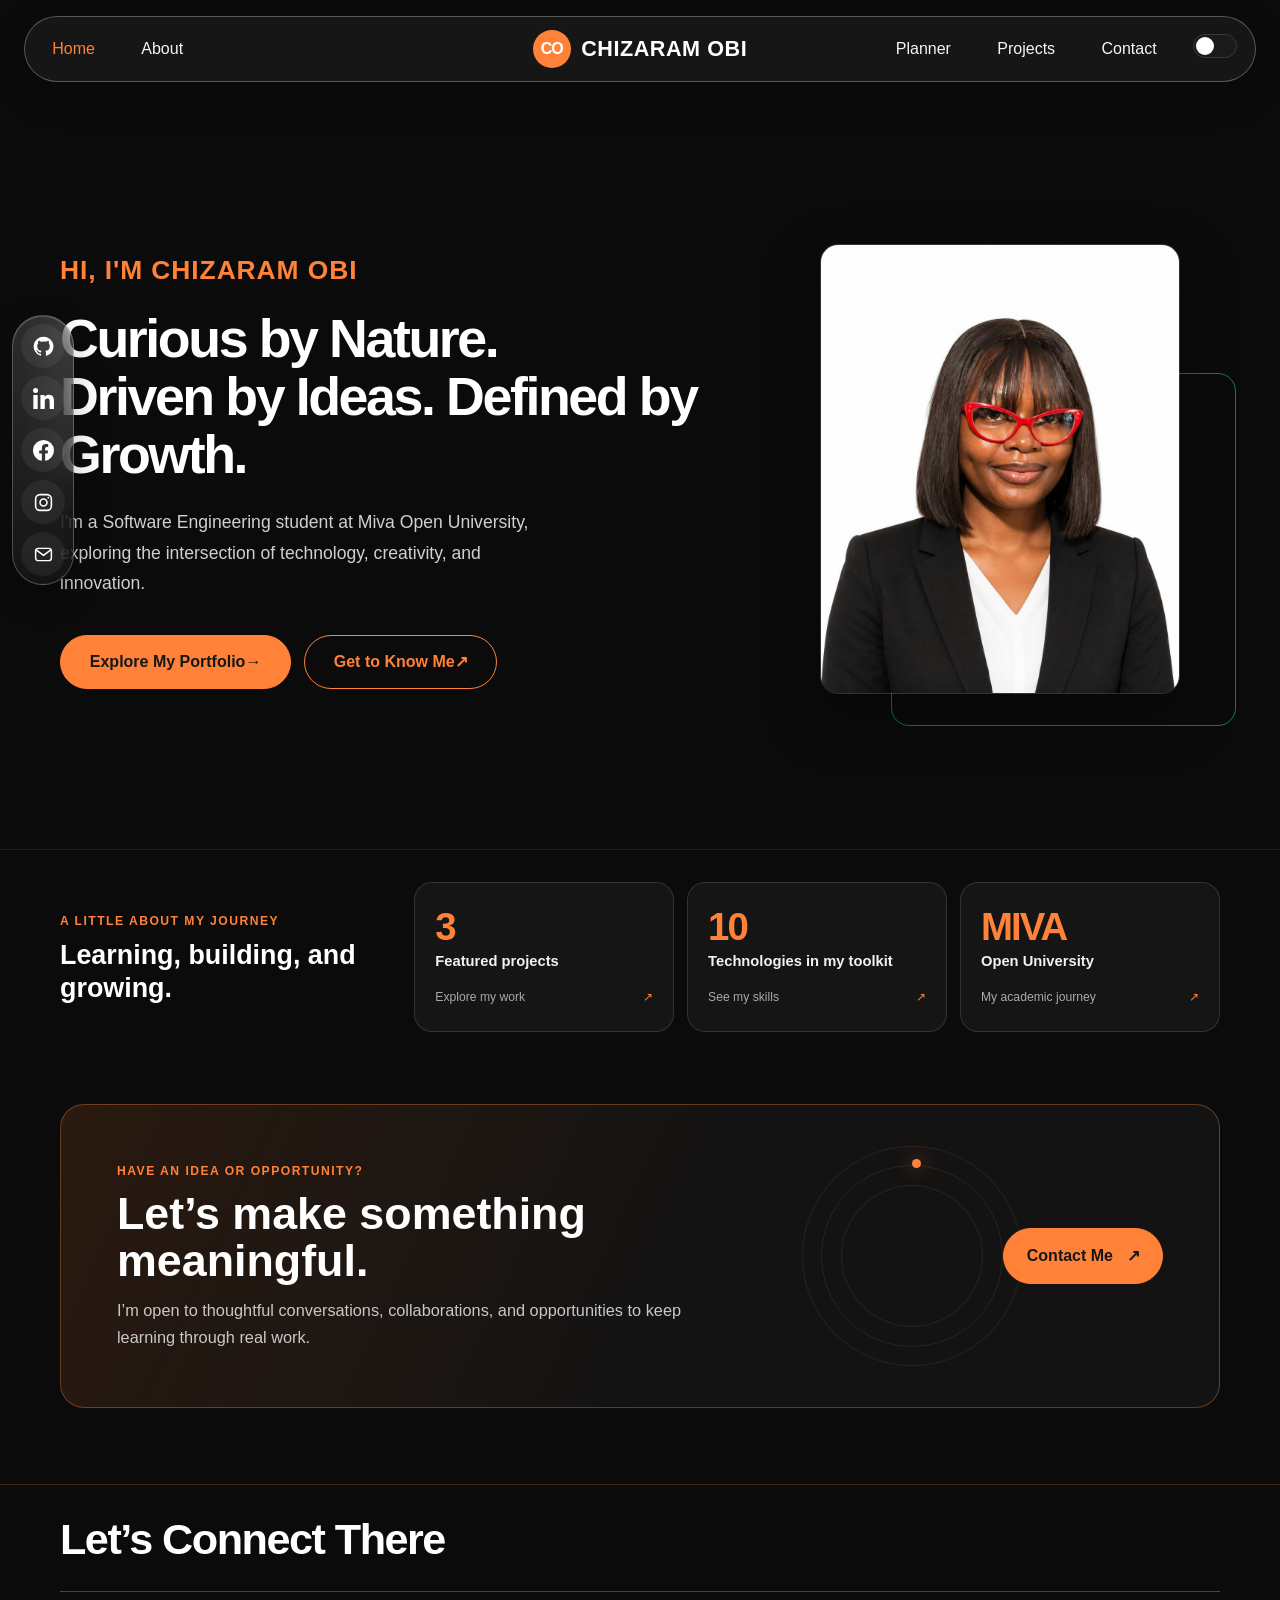
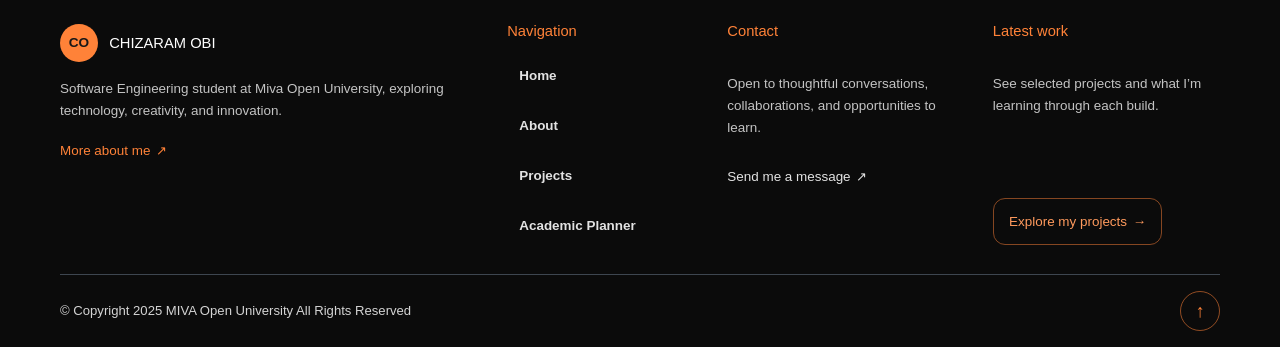
==== index.html @ 62f6d002 "Build portfolio with academic planner and introduction video" ====
<!DOCTYPE html>
<html lang="en">
<head>
  <meta charset="UTF-8">
  <meta name="viewport" content="width=device-width, initial-scale=1.0">
  <meta name="description" content="Chizaram Obi is a full-stack developer focused on React, Node.js, MongoDB, and modern web experiences.">
  <title>Chizaram Obi | Full-Stack Developer</title>
  <link rel="stylesheet" href="style.css">
</head>
<body>
  <header class="hero-header" id="top">
    <div class="nav-container">
      <nav class="nav-side nav-side-left" id="primaryNavLeft" aria-label="Primary navigation">
        <ul>
          <li><a href="index.html" class="active">Home</a></li>
          <li><a href="about.html">About</a></li>
        </ul>
      </nav>
      <a class="logo" href="index.html" aria-label="Chizaram Obi home"><span class="logo-mark">CO</span><span>CHIZARAM OBI</span></a>
      <button class="mobile-menu-toggle" id="mobileMenuToggle" type="button" aria-label="Open navigation" aria-expanded="false" aria-controls="primaryNavLeft primaryNavRight">
        <span aria-hidden="true"></span><span aria-hidden="true"></span><span aria-hidden="true"></span>
      </button>
      <nav class="nav-side nav-side-right" id="primaryNavRight" aria-label="More navigation">
        <ul>
          <li><a href="planner.html">Planner</a></li>
          <li><a href="projects.html">Projects</a></li>
          <li><a href="contact.html">Contact</a></li>
          <li><button class="theme-toggle" id="themeToggle" type="button" aria-label="Switch to light mode" aria-pressed="false"></button></li>
        </ul>
      </nav>
    </div>
  </header>

  <main>
    <section class="hero">
      <div class="container hero-inner">
        <div class="hero-content">
          <p class="hero-greeting">HI, I'M CHIZARAM OBI</p>
          <h1 class="hero-title">Curious by Nature.<br>Driven by Ideas. Defined by Growth.</h1>
          <p class="hero-description">I'm a Software Engineering student at Miva Open University, exploring the intersection of technology, creativity, and innovation.</p>
          <div class="button-row hero-buttons">
            <a href="projects.html" class="hero-cta">Explore My Portfolio <span aria-hidden="true">→</span></a>
            <a href="about.html" class="hero-cta hero-cta-secondary">Get to Know Me <span aria-hidden="true">↗</span></a>
          </div>
        </div>

        <div class="hero-image-wrap" aria-label="Portrait of Chizaram Obi">
          <div class="hero-image-fallback" aria-hidden="true">CO</div>
          <img src="assets/profile.jpg" alt="Portrait of Chizaram Obi" class="hero-image">
        </div>
      </div>
    </section>

    <section class="stats-section" aria-labelledby="stats-heading">
      <div class="container stats-inner">
        <div class="stats-heading-wrap">
          <p class="stats-eyebrow">A little about my journey</p>
          <h2 id="stats-heading">Learning, building, and growing.</h2>
        </div>
        <div class="stats-grid">
          <a class="stat-card" href="projects.html" aria-label="3 featured projects. View projects">
            <span class="stat-value" data-count="3">0</span>
            <span class="stat-label">Featured projects</span>
            <span class="stat-hint">Explore my work <span aria-hidden="true">↗</span></span>
          </a>
          <a class="stat-card" href="about.html" aria-label="10 technologies in my toolkit. View skills">
            <span class="stat-value" data-count="10">0</span>
            <span class="stat-label">Technologies in my toolkit</span>
            <span class="stat-hint">See my skills <span aria-hidden="true">↗</span></span>
          </a>
          <a class="stat-card stat-card-text" href="about.html" aria-label="MIVA Open University. Learn about my academic journey">
            <span class="stat-value">MIVA</span>
            <span class="stat-label">Open University</span>
            <span class="stat-hint">My academic journey <span aria-hidden="true">↗</span></span>
          </a>
        </div>
      </div>
    </section>

    <section class="contact-cta-section" aria-labelledby="home-contact-title">
      <div class="container contact-cta-inner">
        <div class="contact-orbit" aria-hidden="true"><span></span></div>
        <div class="contact-cta-copy">
          <p class="stats-eyebrow">Have an idea or opportunity?</p>
          <h2 id="home-contact-title">Let’s make something meaningful.</h2>
          <p>I’m open to thoughtful conversations, collaborations, and opportunities to keep learning through real work.</p>
        </div>
        <a class="contact-cta-link" href="contact.html">Contact Me <span aria-hidden="true">↗</span></a>
      </div>
    </section>

  </main>

  <footer class="site-footer" id="site-footer">
    <div class="container footer-inner">
      <div class="footer-connect">
        <h2>Let’s Connect There</h2>
      </div>
      <div class="footer-divider" aria-hidden="true"></div>
      <div class="footer-columns">
        <div class="footer-about">
          <a class="footer-brand" href="#top"><span class="footer-brand-mark">CO</span><span>CHIZARAM OBI</span></a>
          <p>Software Engineering student at Miva Open University, exploring technology, creativity, and innovation.</p>
          <a class="footer-about-link" href="about.html">More about me <span aria-hidden="true">↗</span></a>
        </div>
        <nav class="footer-column" aria-label="Footer navigation">
          <h3>Navigation</h3>
          <a href="index.html">Home</a>
          <a href="about.html">About</a>
          <a href="projects.html">Projects</a>
          <a href="planner.html">Academic Planner</a>
        </nav>
        <div class="footer-column">
          <h3>Contact</h3>
          <p>Open to thoughtful conversations, collaborations, and opportunities to learn.</p>
          <a href="contact.html">Send me a message <span aria-hidden="true">↗</span></a>
        </div>
        <div class="footer-column footer-latest">
          <h3>Latest work</h3>
          <p>See selected projects and what I’m learning through each build.</p>
          <a class="footer-work-link" href="projects.html">Explore my projects <span aria-hidden="true">→</span></a>
        </div>
      </div>
      <div class="footer-bottom">
        <p>&copy; Copyright 2025 MIVA Open University All Rights Reserved</p>
        <a class="back-to-top" href="#top" aria-label="Back to top">↑</a>
      </div>
    </div>
  </footer>

  <script src="script.js"></script>
</body>
</html>
---- style.css ----
:root {
  --plum: #5e2a46;
  --plum-deep: #2f1424;
  --plum-soft: #7b3a5d;
  --olive: #556b2f;
  --olive-soft: #6f7f45;
  --paper: #fbfaf7;
  --wash: #f1eee8;
  --card-bg: #ffffff;
  --ink: #231f22;
  --muted: #6d6768;
  --line: rgba(35, 31, 34, 0.1);
  --plum-line: rgba(94, 42, 70, 0.14);
  --white: #ffffff;
  --shadow: 0 18px 45px rgba(47, 20, 36, 0.08);
  --radius: 8px;
  --transition: all 0.22s ease;
}

* {
  margin: 0;
  padding: 0;
  box-sizing: border-box;
}

html {
  scroll-behavior: smooth;
  scroll-padding-top: 110px;
}

body {
  min-height: 100vh;
  background:
    linear-gradient(180deg, rgba(94, 42, 70, 0.04), transparent 360px),
    var(--paper);
  color: var(--ink);
  font-family: "Segoe UI", Tahoma, Geneva, Verdana, sans-serif;
  line-height: 1.65;
}

img,
video {
  display: block;
  max-width: 100%;
}

a {
  color: inherit;
}

header {
  position: sticky;
  top: 0;
  z-index: 1000;
  padding: 0.85rem 1.5rem;
  background: rgba(251, 250, 247, 0.92);
  border-bottom: 1px solid var(--line);
  backdrop-filter: blur(14px);
}

.hero-header {
  padding: 1rem 1.5rem 0.45rem;
  border: 0;
  background: #0b0b0b;
  backdrop-filter: none;
}

.hero-header .nav-container {
  max-width: 1320px;
  min-height: 66px;
  display: grid;
  grid-template-columns: 1fr auto 1fr;
  gap: 1.2rem;
  padding: 0.25rem 0.45rem;
  border: 1px solid rgba(255, 255, 255, 0.28);
  border-radius: 999px;
  background: rgba(28, 28, 28, 0.68);
  box-shadow: 0 12px 36px rgba(0, 0, 0, 0.24);
  -webkit-backdrop-filter: blur(18px) saturate(140%);
  backdrop-filter: blur(18px) saturate(140%);
}

.hero-header .logo {
  display: inline-flex;
  align-items: center;
  justify-self: center;
  gap: 0.65rem;
  color: #fff;
  font-size: 1.35rem;
  font-weight: 600;
  letter-spacing: 0.025em;
  text-decoration: none;
  white-space: nowrap;
}

.hero-header .logo-mark {
  display: grid;
  width: 38px;
  height: 38px;
  place-items: center;
  border-radius: 50%;
  background: #ff8238;
  color: #fff;
  font-size: 1rem;
  letter-spacing: -0.06em;
}

.hero-header nav ul {
  gap: 0.4rem;
}

.hero-header .nav-side-left {
  justify-self: start;
}

.hero-header .nav-side-right {
  justify-self: end;
}

.hero-header nav a {
  min-height: 50px;
  padding: 0.55rem 1.25rem;
  border-radius: 999px;
  background: transparent;
  color: #f6f6f6;
  font-size: 1rem;
  font-weight: 400;
  transition: background 0.2s ease, color 0.2s ease;
}

.hero-header nav a:hover,
.hero-header nav a.active {
  background: transparent;
  color: #ff8238;
}

.hero-header .theme-toggle {
  margin: 0 0.65rem;
}

.hero-header.is-light .nav-container {
  border-color: rgba(30, 30, 30, 0.18);
  background: rgba(247, 247, 242, 0.88);
  box-shadow: 0 12px 36px rgba(0, 0, 0, 0.12);
}

.hero-header.is-light {
  background: #f7f7f2;
}

.hero-header.is-light .logo,
.hero-header.is-light nav a {
  color: #202020;
}

.hero-header.is-light nav a:hover,
.hero-header.is-light nav a.active {
  color: #d95d14;
}

.hero-header.is-light .theme-toggle {
  border-color: #c4c4c4;
  background: #ededed;
}

.hero-header.is-light .theme-toggle::before {
  background: #ff8238;
}

.nav-actions {
  display: flex;
  align-items: center;
  gap: 1rem;
}

.theme-toggle {
  position: relative;
  display: inline-flex;
  align-items: center;
  width: 44px;
  height: 24px;
  padding: 2px;
  border: 1px solid #393939;
  border-radius: 999px;
  background: #1a1a1a;
  cursor: pointer;
}

.theme-toggle::before {
  content: "";
  width: 18px;
  height: 18px;
  border-radius: 50%;
  background: #fff;
  transform: translateX(0);
  transition: transform 0.25s ease;
}

.theme-toggle[aria-pressed="true"]::before {
  transform: translateX(20px);
}

.mobile-menu-toggle {
  display: none;
  width: 44px;
  height: 44px;
  padding: 0;
  place-items: center;
  border: 1px solid rgba(255, 255, 255, 0.28);
  border-radius: 50%;
  background: transparent;
  color: #fff;
  cursor: pointer;
}

.mobile-menu-toggle span {
  display: block;
  width: 18px;
  height: 2px;
  border-radius: 2px;
  background: currentColor;
  transition: transform 0.2s ease, opacity 0.2s ease;
}

.mobile-menu-toggle span + span { margin-top: 4px; }
.hero-header.is-light .mobile-menu-toggle { border-color: #c4c4c4; background: #ededed; color: #202020; }
.mobile-menu-toggle:focus-visible { outline: 2px solid #ff9a5d; outline-offset: 3px; }

.contact-btn {
  display: inline-flex;
  align-items: center;
  justify-content: center;
  min-height: 40px;
  padding: 0.5rem 1.2rem;
  border: 1px solid #00ff88;
  border-radius: 999px;
  color: #00ff88;
  font-size: 0.9rem;
  font-weight: 700;
  text-decoration: none;
  transition: background 0.2s ease, color 0.2s ease;
}

.contact-btn:hover {
  background: #00ff88;
  color: #0b0b0b;
}

.nav-container {
  max-width: 1160px;
  margin: 0 auto;
  display: flex;
  align-items: center;
  justify-content: space-between;
  gap: 1.25rem;
}

.logo {
  color: var(--plum);
  font-size: 1.05rem;
  font-weight: 800;
}

nav ul {
  display: flex;
  align-items: center;
  gap: 0.25rem;
  list-style: none;
}

nav a {
  display: inline-flex;
  align-items: center;
  min-height: 38px;
  padding: 0.45rem 0.75rem;
  border-radius: var(--radius);
  color: var(--muted);
  font-size: 0.94rem;
  font-weight: 700;
  text-decoration: none;
  transition: var(--transition);
}

nav a:hover,
nav a.active {
  background: transparent;
  color: #e96f27;
}

main {
  width: 100%;
}

.container {
  width: min(100% - 3rem, 1160px);
  margin: 0 auto;
}

.section {
  padding: 5.25rem 0;
}

.section-sm {
  padding: 1rem 0 5.25rem;
}

h1,
h2,
h3 {
  color: var(--plum-deep);
  line-height: 1.05;
  letter-spacing: 0;
}

h1 {
  max-width: 880px;
  font-size: clamp(2.65rem, 5.6vw, 5.3rem);
}

h2 {
  max-width: 760px;
  margin-bottom: 1rem;
  font-size: clamp(1.8rem, 3.4vw, 3rem);
}

h3 {
  margin-bottom: 0.7rem;
  font-size: 1.1rem;
}

p {
  color: var(--muted);
}

.eyebrow {
  margin-bottom: 0.8rem;
  color: var(--olive);
  font-size: 0.78rem;
  font-weight: 900;
  letter-spacing: 0.14em;
  text-transform: uppercase;
}

.lead {
  max-width: 720px;
  color: var(--muted);
  font-size: clamp(1.05rem, 2vw, 1.22rem);
}

.button-row {
  display: flex;
  flex-wrap: wrap;
  gap: 0.8rem;
  margin-top: 1.7rem;
}

.btn {
  display: inline-flex;
  align-items: center;
  justify-content: center;
  min-height: 44px;
  padding: 0.72rem 1.1rem;
  border: 1px solid var(--olive);
  border-radius: var(--radius);
  background: var(--olive);
  color: var(--white);
  cursor: pointer;
  font: inherit;
  font-weight: 800;
  text-decoration: none;
  transition: var(--transition);
}

.btn:hover {
  background: var(--olive-soft);
  border-color: var(--olive-soft);
  transform: translateY(-1px);
}

.btn-secondary {
  background: transparent;
  border-color: var(--plum-line);
  color: var(--plum);
}

.btn-secondary:hover {
  background: rgba(94, 42, 70, 0.06);
  border-color: var(--plum);
  color: var(--plum);
}

.hero {
  --hero-bg: #0b0b0b;
  --hero-ink: #ffffff;
  --hero-muted: #9a9a9a;
  --hero-accent: #00ff88;
  overflow: hidden;
  background: var(--hero-bg);
}

.hero-inner {
  min-height: min(760px, calc(100vh - 68px));
  display: grid;
  grid-template-columns: minmax(0, 1.1fr) minmax(280px, 0.75fr);
  align-items: center;
  gap: clamp(2rem, 6vw, 5rem);
  padding: 4rem 0;
}

.hero-content {
  position: relative;
  z-index: 2;
}

.hero-greeting {
  margin-bottom: 1rem;
  color: #ff8238;
  font-size: clamp(1.25rem, 2.3vw, 1.65rem);
  font-weight: 800;
  letter-spacing: 0.035em;
}

.hero-role {
  margin: -0.6rem 0 1rem;
  color: #d2d2d2;
  font-size: clamp(1rem, 2vw, 1.25rem);
  font-weight: 650;
}

.hero .hero-title {
  max-width: 760px;
  margin-bottom: 1.5rem;
  color: var(--hero-ink);
  font-size: clamp(2.15rem, 4.2vw, 3.4rem);
  font-weight: 850;
  line-height: 1.08;
  letter-spacing: -0.045em;
}

.hero-description {
  max-width: 480px;
  margin-bottom: 2.25rem;
  color: #d0d0d0;
  font-size: 1.1rem;
  line-height: 1.75;
}

.hero-buttons {
  margin-top: 0;
}

.hero-cta {
  display: inline-flex;
  align-items: center;
  justify-content: center;
  min-height: 48px;
  padding: 0.8rem 1.8rem;
  border: 1px solid #ff8238;
  border-radius: 999px;
  background: #ff8238;
  color: #171717;
  font-weight: 800;
  text-decoration: none;
  transition: transform 0.2s ease, box-shadow 0.2s ease;
}

.hero-cta:hover {
  transform: translateY(-2px);
  box-shadow: 0 10px 28px rgba(255, 130, 56, 0.3);
}

.hero-cta-secondary {
  border-color: #ff8238;
  background: transparent;
  color: #ff8238;
}

.hero-cta-secondary:hover {
  border-color: #ff8238;
  background: rgba(255, 130, 56, 0.12);
  color: #ff8238;
  box-shadow: none;
}

.editor-container {
  min-width: 0;
  perspective: 1000px;
}

.code-window {
  overflow: hidden;
  border: 1px solid #292929;
  border-radius: 14px;
  background: #141414;
  box-shadow: 0 25px 60px rgba(0, 0, 0, 0.55);
  transform: rotateY(-7deg) rotateX(3deg);
  transition: transform 0.35s ease;
  will-change: transform;
}

.window-header {
  display: flex;
  align-items: center;
  justify-content: space-between;
  gap: 1rem;
  min-height: 48px;
  padding: 0.7rem 1rem;
  border-bottom: 1px solid #292929;
  background: #1a1a1a;
}

.window-dots {
  display: flex;
  flex: 0 0 auto;
  gap: 6px;
}

.dot {
  width: 10px;
  height: 10px;
  border-radius: 50%;
}

.dot-red { background: #ff5f56; }
.dot-yellow { background: #ffbd2e; }
.dot-green { background: #27c93f; }

.window-title {
  overflow: hidden;
  color: #858585;
  font-size: 0.72rem;
  text-overflow: ellipsis;
  white-space: nowrap;
}

.window-header-spacer {
  flex: 0 0 34px;
}

.code-body {
  min-height: 320px;
  padding: 1.6rem;
  overflow: auto;
  color: #d4d4d4;
  font: 0.88rem/1.8 "Courier New", Courier, monospace;
  text-align: left;
  white-space: pre;
}

.code-keyword { color: #c586c0; }
.code-function { color: #dcdcaa; }
.code-property { color: #9cdcfe; }
.code-string { color: #ce9178; }

.hero.is-light {
  --hero-bg: #f7f7f2;
  --hero-ink: #171717;
  --hero-muted: #5d625e;
}

.hero.is-light .code-window {
  border-color: #d3d8d4;
  background: #f0f2ef;
}

.hero.is-light .window-header {
  border-color: #d3d8d4;
  background: #e5e9e5;
}

.hero.is-light .window-title { color: #59615c; }
.hero.is-light .code-body { color: #333a35; }
.hero.is-light .code-keyword { color: #8b3d83; }
.hero.is-light .code-function { color: #745c00; }
.hero.is-light .code-property { color: #17658a; }
.hero.is-light .code-string { color: #9a4b16; }

.hero.is-light .hero-role { color: #414743; }
.hero.is-light .hero-description { color: #3f4541; }
.hero.is-light .hero-cta-secondary {
  border-color: #ff8238;
  color: #d95d14;
}
.hero.is-light .hero-cta-secondary:hover {
  border-color: #ff8238;
  background: rgba(255, 130, 56, 0.12);
  color: #c94f08;
}

.hero-stats {
  display: grid;
  grid-template-columns: repeat(3, minmax(0, 1fr));
  max-width: 620px;
  margin-top: 2.25rem;
  border-top: 1px solid var(--line);
  border-bottom: 1px solid var(--line);
}

.stat {
  padding: 1rem 1rem 1rem 0;
}

.stat + .stat {
  padding-left: 1rem;
  border-left: 1px solid var(--line);
}

.stat strong {
  display: block;
  color: var(--plum);
  font-size: 1.15rem;
}

.stat span {
  color: var(--muted);
  font-size: 0.9rem;
}

.hero-image-wrap {
  position: relative;
  display: flex;
  justify-content: center;
  align-items: center;
  min-height: 360px;
}

.hero-image-wrap::before {
  content: "";
  position: absolute;
  inset: auto 0 -1rem auto;
  width: 78%;
  height: 78%;
  border: 1px solid rgba(0, 255, 136, 0.5);
  border-radius: 18px;
  transform: translate(1rem, 1rem);
}

.hero-image,
.hero-image-fallback {
  position: relative;
  width: min(76vw, 360px);
  aspect-ratio: 4 / 5;
  border: 1px solid rgba(255, 255, 255, 0.16);
  border-radius: 18px;
  box-shadow: 0 22px 55px rgba(0, 0, 0, 0.4);
}

.hero-image {
  z-index: 2;
  object-fit: cover;
  object-position: center top;
}

.hero-image-fallback {
  position: absolute;
  z-index: 1;
  display: grid;
  place-items: center;
  background: #173a2b;
  color: var(--white);
  font-size: 3rem;
  font-weight: 800;
}

.hero-image.is-hidden,
.hero-image-fallback.is-hidden {
  display: none;
}

.stats-section {
  padding: 2rem 0 4.5rem;
  border-top: 1px solid rgba(255, 255, 255, 0.08);
  background: #0b0b0b;
  color: #fff;
}

.stats-inner {
  display: grid;
  grid-template-columns: minmax(180px, 0.72fr) minmax(0, 1.8fr);
  align-items: center;
  gap: 2rem;
}

.stats-eyebrow {
  margin-bottom: 0.55rem;
  color: #ff8238;
  font-size: 0.76rem;
  font-weight: 700;
  letter-spacing: 0.12em;
  text-transform: uppercase;
}

.stats-heading-wrap h2 {
  margin: 0;
  color: #fff;
  font-size: clamp(1.25rem, 2.1vw, 1.7rem);
  line-height: 1.2;
}

.stats-grid {
  display: grid;
  grid-template-columns: repeat(3, minmax(0, 1fr));
  gap: 0.8rem;
}

.stat-card {
  display: flex;
  min-height: 150px;
  flex-direction: column;
  justify-content: center;
  padding: 1.15rem 1.25rem;
  border: 1px solid rgba(255, 255, 255, 0.12);
  border-radius: 18px;
  background: rgba(255, 255, 255, 0.045);
  color: #fff;
  text-decoration: none;
  transition: opacity 0.55s ease, transform 0.55s ease, border-color 0.2s ease, background 0.2s ease, box-shadow 0.2s ease;
}

.stats-section.will-animate .stat-card {
  opacity: 0;
  transform: translateY(18px);
}

.stats-section.is-visible .stat-card {
  opacity: 1;
  transform: translateY(0);
}

.stats-section.is-visible .stat-card:nth-child(2) { transition-delay: 100ms; }
.stats-section.is-visible .stat-card:nth-child(3) { transition-delay: 200ms; }

.stat-card:hover,
.stat-card:focus-visible {
  transform: translateY(-5px);
  border-color: rgba(255, 130, 56, 0.72);
  background: rgba(255, 130, 56, 0.08);
  box-shadow: 0 14px 32px rgba(0, 0, 0, 0.2);
  outline: none;
}

.stat-value {
  display: block;
  margin-bottom: 0.2rem;
  color: #ff8238;
  font-size: clamp(1.8rem, 3vw, 2.45rem);
  font-weight: 700;
  letter-spacing: -0.05em;
  line-height: 1;
}

.stat-label {
  color: #f2f2f2;
  font-size: 0.92rem;
  font-weight: 600;
}

.stat-hint {
  display: flex;
  justify-content: space-between;
  gap: 0.5rem;
  margin-top: 0.8rem;
  color: #aaa;
  font-size: 0.76rem;
}

.stat-hint span { color: #ff8238; }

.stats-section.is-light {
  border-top-color: rgba(30, 30, 30, 0.1);
  background: #f7f7f2;
  color: #202020;
}

.stats-section.is-light .stats-heading-wrap h2 { color: #202020; }
.stats-section.is-light .stat-card {
  border-color: rgba(30, 30, 30, 0.12);
  background: rgba(255, 255, 255, 0.72);
  color: #202020;
}
.stats-section.is-light .stat-label { color: #333; }
.stats-section.is-light .stat-hint { color: #666; }
.stats-section.is-light .stat-card:hover,
.stats-section.is-light .stat-card:focus-visible {
  border-color: rgba(217, 93, 20, 0.55);
  background: #fff;
  box-shadow: 0 14px 32px rgba(25, 25, 25, 0.1);
}

.contact-cta-section {
  overflow: hidden;
  padding: 0 0 4.75rem;
  background: #0b0b0b;
  color: #fff;
}

.contact-cta-inner {
  position: relative;
  display: flex;
  min-height: 250px;
  align-items: center;
  justify-content: space-between;
  gap: 2rem;
  overflow: hidden;
  padding: clamp(2rem, 5vw, 3.5rem);
  border: 1px solid rgba(255, 130, 56, 0.35);
  border-radius: 24px;
  background: linear-gradient(115deg, rgba(255, 130, 56, 0.13), rgba(255, 255, 255, 0.035) 55%);
  transition: opacity 0.65s ease, transform 0.65s ease, border-color 0.25s ease, box-shadow 0.25s ease;
}

.contact-cta-section.will-animate .contact-cta-inner {
  opacity: 0;
  transform: translateY(24px);
}

.contact-cta-section.is-visible .contact-cta-inner {
  opacity: 1;
  transform: translateY(0);
}

.contact-cta-inner:hover {
  border-color: rgba(255, 130, 56, 0.7);
  box-shadow: 0 22px 60px rgba(0, 0, 0, 0.22);
}

.contact-cta-copy {
  position: relative;
  z-index: 1;
  max-width: 650px;
}

.contact-cta-copy h2 {
  margin-bottom: 0.8rem;
  color: #fff;
  font-size: clamp(1.8rem, 3.6vw, 2.8rem);
}

.contact-cta-copy > p:last-child {
  max-width: 590px;
  color: #c8c8c8;
  font-size: 1.02rem;
}

.contact-cta-link {
  position: relative;
  z-index: 1;
  display: inline-flex;
  min-height: 52px;
  flex: 0 0 auto;
  align-items: center;
  justify-content: center;
  gap: 0.85rem;
  padding: 0.85rem 1.4rem;
  border: 1px solid #ff8238;
  border-radius: 999px;
  background: #ff8238;
  color: #171717;
  font-weight: 600;
  text-decoration: none;
  transition: transform 0.2s ease, box-shadow 0.2s ease, background 0.2s ease;
}

.contact-cta-link span {
  transition: transform 0.2s ease;
}

.contact-cta-link:hover,
.contact-cta-link:focus-visible {
  transform: translateY(-3px);
  box-shadow: 0 10px 26px rgba(255, 130, 56, 0.28);
  outline: none;
}

.contact-cta-link:hover span,
.contact-cta-link:focus-visible span {
  transform: translate(2px, -2px);
}

.contact-orbit {
  position: absolute;
  top: 50%;
  right: 17%;
  width: 220px;
  height: 220px;
  border: 1px solid rgba(255, 130, 56, 0.12);
  border-radius: 50%;
  transform: translateY(-50%);
  animation: contactOrbit 14s linear infinite;
}

@keyframes contactOrbit {
  to { rotate: 360deg; }
}

.contact-orbit::before,
.contact-orbit::after,
.contact-orbit span {
  content: "";
  position: absolute;
  border: 1px solid rgba(255, 130, 56, 0.12);
  border-radius: 50%;
}

.contact-orbit::before { inset: 18px; }
.contact-orbit::after { inset: 38px; }
.contact-orbit span {
  top: 12px;
  left: 50%;
  width: 9px;
  height: 9px;
  border: 0;
  background: #ff8238;
  box-shadow: 0 0 20px rgba(255, 130, 56, 0.7);
}

.contact-cta-section.is-light {
  background: #f7f7f2;
  color: #202020;
}

.contact-cta-section.is-light .contact-cta-inner {
  background: linear-gradient(115deg, rgba(255, 130, 56, 0.11), rgba(255, 255, 255, 0.72) 60%);
  box-shadow: 0 16px 42px rgba(30, 30, 30, 0.07);
}

.contact-cta-section.is-light .contact-cta-copy h2 { color: #202020; }
.contact-cta-section.is-light .contact-cta-copy > p:last-child { color: #505050; }

.grid-2,
.grid-3 {
  display: grid;
  gap: 1.25rem;
}

.grid-2 {
  grid-template-columns: repeat(2, minmax(0, 1fr));
  align-items: start;
}

.grid-3 {
  grid-template-columns: repeat(3, minmax(0, 1fr));
}

.card {
  background: rgba(255, 255, 255, 0.82);
  border: 1px solid var(--line);
  border-radius: var(--radius);
  box-shadow: none;
  padding: 1.35rem;
}

.card:hover {
  border-color: rgba(85, 107, 47, 0.24);
}

.feature-card {
  min-height: 100%;
}

.feature-card span {
  display: inline-flex;
  margin-bottom: 1.4rem;
  color: var(--olive);
  font-size: 0.8rem;
  font-weight: 900;
  letter-spacing: 0.12em;
}

.band {
  background: var(--plum-deep);
  color: var(--white);
}

.band h2,
.band h3,
.band p {
  color: var(--white);
}

.band p {
  color: rgba(255, 255, 255, 0.76);
}

.band .eyebrow {
  color: #b8c47f;
}

.band .card {
  background: rgba(255, 255, 255, 0.06);
  border-color: rgba(255, 255, 255, 0.14);
}

.skills {
  display: flex;
  flex-wrap: wrap;
  gap: 0.55rem;
  margin-top: 1.2rem;
}

.skills span,
.tag {
  display: inline-flex;
  align-items: center;
  min-height: 32px;
  padding: 0.35rem 0.68rem;
  border: 1px solid rgba(85, 107, 47, 0.2);
  border-radius: var(--radius);
  background: rgba(85, 107, 47, 0.06);
  color: var(--olive);
  font-size: 0.9rem;
  font-weight: 800;
}

.band .skills span {
  border-color: rgba(255, 255, 255, 0.16);
  background: rgba(255, 255, 255, 0.07);
  color: #d8dfad;
}

.project-card {
  position: relative;
  overflow: hidden;
  padding: 0;
  background: var(--card-bg);
}

.project-visual {
  min-height: 7px;
  background: linear-gradient(90deg, var(--plum), var(--olive));
}

.project-visual span {
  display: none;
}

.project-body {
  padding: 1.45rem;
}

.project-body h2,
.project-body h3 {
  font-size: 1.35rem;
}

.project-links {
  display: flex;
  flex-wrap: wrap;
  gap: 0.85rem;
  margin-top: 1.1rem;
}

.project-links a {
  color: var(--plum);
  font-weight: 900;
  text-decoration: none;
}

.project-links a:hover {
  color: var(--olive);
}

.timeline {
  display: grid;
  gap: 1rem;
  margin-top: 1.5rem;
}

.timeline-item {
  padding: 1.15rem 1.25rem;
  background: var(--white);
  border: 1px solid var(--line);
  border-left: 4px solid var(--olive);
  border-radius: var(--radius);
}

.progress-list {
  display: grid;
  gap: 1rem;
}

.progress-row {
  display: grid;
  gap: 0.35rem;
}

.progress-meta {
  display: flex;
  justify-content: space-between;
  color: var(--white);
  font-weight: 800;
}

.progress-track {
  height: 8px;
  overflow: hidden;
  border-radius: 999px;
  background: rgba(255, 255, 255, 0.14);
}

.progress-track span {
  display: block;
  height: 100%;
  background: #b8c47f;
}

.faq-item {
  border-bottom: 1px solid var(--line);
  padding: 1rem 0;
}

.faq-question {
  width: 100%;
  display: flex;
  align-items: center;
  justify-content: space-between;
  border: 0;
  background: transparent;
  color: var(--plum);
  cursor: pointer;
  font: inherit;
  font-weight: 900;
  text-align: left;
}

.faq-answer {
  display: none;
  padding-top: 0.75rem;
}

.faq-item.is-open .faq-answer {
  display: block;
}

.form-card {
  max-width: 720px;
  margin: 0 auto;
}

.form-group {
  margin-bottom: 1rem;
}

.form-group label {
  display: block;
  margin-bottom: 0.4rem;
  color: var(--plum);
  font-weight: 900;
}

.form-group input,
.form-group textarea,
.planner-input input {
  width: 100%;
  border: 1px solid var(--line);
  border-radius: var(--radius);
  background: var(--white);
  padding: 0.82rem 0.9rem;
  color: var(--ink);
  font: inherit;
}

.form-group input:focus,
.form-group textarea:focus,
.planner-input input:focus {
  outline: 3px solid rgba(85, 107, 47, 0.16);
  border-color: var(--olive);
}

.error-msg {
  display: none;
  margin-top: 0.25rem;
  color: #a94442;
  font-size: 0.86rem;
}

.success-msg {
  display: none;
  margin: 1rem 0;
  padding: 0.95rem 1rem;
  border: 1px solid rgba(85, 107, 47, 0.24);
  border-radius: var(--radius);
  background: rgba(85, 107, 47, 0.08);
  color: var(--olive);
  font-weight: 800;
}

.planner-input {
  display: flex;
  gap: 0.8rem;
  margin: 1.5rem 0;
}

.planner-input input {
  flex: 1;
}

.task-list {
  display: grid;
  gap: 0.7rem;
  list-style: none;
}

.task-item {
  display: flex;
  align-items: center;
  justify-content: space-between;
  gap: 1rem;
  padding: 0.9rem 1rem;
  border: 1px solid var(--line);
  border-left: 4px solid var(--olive);
  border-radius: var(--radius);
  background: var(--white);
}

.task-item > span { min-width: 0; overflow-wrap: anywhere; }
.task-actions { flex-shrink: 0; }

.task-item.completed span {
  color: var(--muted);
  text-decoration: line-through;
}

.task-actions {
  display: flex;
  gap: 0.5rem;
}

.btn-sm {
  min-height: 36px;
  padding: 0.42rem 0.7rem;
  font-size: 0.86rem;
}

.btn-danger {
  background: transparent;
  border-color: rgba(169, 68, 66, 0.35);
  color: #8a2c2a;
}

.btn-danger:hover {
  background: #8a2c2a;
  border-color: #8a2c2a;
  color: var(--white);
}

footer {
  padding: 1.4rem;
  background: var(--plum-deep);
  text-align: center;
}

footer p {
  color: rgba(255, 255, 255, 0.76);
}

.site-footer {
  overflow: hidden;
  padding: 0;
  border-top: 1px solid rgba(255, 130, 56, 0.22);
  background: #0b0b0b;
  text-align: left;
  transition: background 0.25s ease, border-color 0.25s ease;
}

.footer-inner {
  display: block;
  padding-top: 2rem;
  padding-bottom: 1rem;
  transition: opacity 0.65s ease, transform 0.65s ease;
}

.footer-inner > .footer-brand,
.footer-inner > .footer-copy,
.footer-inner > .footer-nav {
  display: none;
}

.site-footer.will-animate .footer-inner {
  opacity: 0;
  transform: translateY(18px);
}

.site-footer.is-visible .footer-inner {
  opacity: 1;
  transform: translateY(0);
}

.footer-brand {
  display: inline-flex;
  align-items: center;
  gap: 0.7rem;
  color: #fff;
  font-size: 0.92rem;
  font-weight: 500;
  text-decoration: none;
  white-space: nowrap;
}

.footer-brand-mark {
  display: grid;
  width: 38px;
  height: 38px;
  place-items: center;
  border-radius: 50%;
  background: #ff8238;
  color: #171717;
  font-size: 0.85rem;
  font-weight: 700;
}

.footer-copy {
  color: #c5c5c5;
  font-size: 0.88rem;
  text-align: center;
}

.footer-copy span {
  display: inline-block;
  margin-top: 0.3rem;
  color: #858585;
  font-size: 0.78rem;
}

.footer-nav {
  display: flex;
  align-items: center;
  gap: 1rem;
}

.footer-nav a {
  position: relative;
  color: #d5d5d5;
  font-size: 0.88rem;
  text-decoration: none;
  transition: color 0.2s ease, transform 0.2s ease, background 0.2s ease;
}

.footer-nav a:not(.back-to-top)::after {
  position: absolute;
  right: 0;
  bottom: -4px;
  left: 0;
  height: 1px;
  background: #ff8238;
  content: "";
  transform: scaleX(0);
  transform-origin: left;
  transition: transform 0.2s ease;
}

.footer-nav a:hover,
.footer-nav a:focus-visible {
  color: #ff9a5d;
  outline: none;
}

.footer-nav a:not(.back-to-top):hover::after,
.footer-nav a:not(.back-to-top):focus-visible::after {
  transform: scaleX(1);
}

.footer-nav .back-to-top {
  display: grid;
  width: 38px;
  height: 38px;
  place-items: center;
  border: 1px solid rgba(255, 130, 56, 0.55);
  border-radius: 50%;
  color: #ff8238;
  font-size: 1.15rem;
}

.footer-nav .back-to-top:hover,
.footer-nav .back-to-top:focus-visible {
  transform: translateY(-3px);
  background: #ff8238;
  color: #171717;
}

.site-footer.is-light {
  border-top-color: rgba(217, 93, 20, 0.24);
  background: #f7f7f2;
}

.site-footer.is-light .footer-brand { color: #202020; }
.site-footer.is-light .footer-copy { color: #444; }
.site-footer.is-light .footer-copy span { color: #707070; }
.site-footer.is-light .footer-nav a { color: #333; }
.site-footer.is-light .footer-nav a:hover,
.site-footer.is-light .footer-nav a:focus-visible { color: #c94f08; }
.site-footer.is-light .footer-nav .back-to-top { color: #c94f08; }
.site-footer.is-light .footer-nav .back-to-top:hover,
.site-footer.is-light .footer-nav .back-to-top:focus-visible {
  background: #ff8238;
  color: #171717;
}

.footer-connect {
  display: flex;
  align-items: center;
  justify-content: flex-start;
  gap: 2rem;
  padding-bottom: 1.8rem;
}

.footer-connect h2 {
  margin: 0;
  color: #fff;
  font-size: clamp(1.8rem, 4.1vw, 2.7rem);
  font-weight: 600;
  letter-spacing: -0.035em;
}

.footer-hire {
  display: inline-flex;
  min-width: 145px;
  min-height: 48px;
  align-items: center;
  justify-content: center;
  gap: 0.8rem;
  padding: 0.85rem 1.4rem;
  border-radius: 999px;
  background: #ff8238;
  color: #171717;
  font-size: 0.9rem;
  font-weight: 500;
  text-decoration: none;
  transition: transform 0.2s ease, box-shadow 0.2s ease;
}

.footer-hire:hover,
.footer-hire:focus-visible {
  transform: translateY(-3px);
  box-shadow: 0 10px 28px rgba(255, 130, 56, 0.28);
  outline: none;
}

.footer-hire span,
.footer-about-link span,
.footer-column a span {
  transition: transform 0.2s ease;
}

.footer-hire:hover span,
.footer-hire:focus-visible span,
.footer-about-link:hover span,
.footer-column a:hover span {
  transform: translate(2px, -2px);
}

.footer-divider {
  height: 1px;
  background: rgba(137, 157, 183, 0.4);
}

.footer-columns {
  display: grid;
  grid-template-columns: minmax(200px, 1.8fr) minmax(110px, 0.8fr) minmax(160px, 1fr) minmax(170px, 1fr);
  gap: clamp(1.25rem, 3vw, 2.5rem);
  padding: 2rem 0 1.8rem;
}

.footer-about p,
.footer-column p {
  margin: 1rem 0 0.9rem;
  color: #c4c4c4;
  font-size: 0.84rem;
  line-height: 1.65;
}

.footer-column {
  display: flex;
  align-items: flex-start;
  flex-direction: column;
  gap: 0.75rem;
}

.footer-column h3 {
  margin-bottom: 0.35rem;
  color: #ff8238;
  font-size: 0.92rem;
  font-weight: 500;
}

.footer-column a,
.footer-about-link {
  display: inline-flex;
  align-items: center;
  gap: 0.35rem;
  color: #e3e3e3;
  font-size: 0.84rem;
  text-decoration: none;
  transition: color 0.2s ease, transform 0.2s ease;
}

.footer-column a:hover,
.footer-column a:focus-visible,
.footer-about-link:hover,
.footer-about-link:focus-visible {
  color: #ff9a5d;
  outline: none;
}

.footer-about-link {
  color: #ff8238;
  font-weight: 500;
}

.footer-work-link {
  margin-top: auto;
  padding: 0.7rem 0.95rem;
  border: 1px solid rgba(255, 130, 56, 0.5);
  border-radius: 12px;
  color: #ff9a5d !important;
}

.footer-work-link:hover,
.footer-work-link:focus-visible {
  background: rgba(255, 130, 56, 0.1);
}

.footer-bottom {
  display: flex;
  align-items: center;
  justify-content: space-between;
  gap: 1rem;
  padding-top: 1rem;
  border-top: 1px solid rgba(137, 157, 183, 0.4);
}

.footer-bottom p {
  color: #d4d4d4;
  font-size: 0.82rem;
}

.footer-bottom .back-to-top {
  display: grid;
  width: 40px;
  height: 40px;
  flex: 0 0 auto;
  place-items: center;
  border: 1px solid rgba(255, 130, 56, 0.55);
  border-radius: 50%;
  color: #ff8238;
  font-size: 1.15rem;
  text-decoration: none;
  transition: transform 0.2s ease, color 0.2s ease, background 0.2s ease;
}

.footer-bottom .back-to-top:hover,
.footer-bottom .back-to-top:focus-visible {
  transform: translateY(-3px);
  background: #ff8238;
  color: #171717;
  outline: none;
}

.site-footer.is-light .footer-connect h2 { color: #202020; }
.site-footer.is-light .footer-about p,
.site-footer.is-light .footer-column p { color: #4b4b4b; }
.site-footer.is-light .footer-column a { color: #333; }
.site-footer.is-light .footer-column a:hover,
.site-footer.is-light .footer-column a:focus-visible { color: #c94f08; }
.site-footer.is-light .footer-about-link { color: #c94f08; }
.site-footer.is-light .footer-work-link { color: #c94f08 !important; }
.site-footer.is-light .footer-bottom p { color: #444; }
.site-footer.is-light .footer-divider,
.site-footer.is-light .footer-bottom { border-color: rgba(30, 30, 30, 0.17); }
.site-footer.is-light .footer-divider { background: rgba(30, 30, 30, 0.17); }
.site-footer.is-light .footer-bottom .back-to-top { color: #c94f08; }
.site-footer.is-light .footer-bottom .back-to-top:hover,
.site-footer.is-light .footer-bottom .back-to-top:focus-visible { color: #171717; }

@media (max-width: 900px) {
  .grid-2,
  .grid-3 {
    grid-template-columns: 1fr;
  }

  .stats-inner {
    grid-template-columns: 1fr;
  }

  .stats-heading-wrap {
    text-align: center;
  }

  .contact-cta-inner {
    align-items: flex-start;
    flex-direction: column;
  }

  .footer-inner {
    text-align: center;
  }

  .footer-columns {
    grid-template-columns: repeat(2, minmax(0, 1fr));
    text-align: left;
  }

  .hero-inner {
    min-height: auto;
    grid-template-columns: 1fr;
    gap: 3rem;
    padding-top: 4rem;
    padding-bottom: 5rem;
  }

  .hero-content {
    text-align: center;
  }

  .hero-buttons {
    justify-content: center;
  }

  .hero .hero-title,
  .hero-description {
    margin-left: auto;
    margin-right: auto;
  }

  .hero .hero-title {
    font-size: clamp(1.35rem, 4.6vw, 2rem);
  }

  .editor-container {
    width: min(100%, 650px);
    margin: 0 auto;
  }

  .hero-image-wrap {
    min-height: 0;
  }

  .code-window {
    transform: none;
  }
}

@media (prefers-reduced-motion: reduce) {
  .code-window,
  .hero-cta,
  .contact-cta-link {
    transition: none;
  }

  .contact-orbit { animation: none; }
  .stats-section.will-animate .stat-card,
  .contact-cta-section.will-animate .contact-cta-inner,
  .site-footer.will-animate .footer-inner {
    opacity: 1;
    transform: none;
  }
}

@media (min-width: 721px) and (max-width: 860px) {
  .hero-header { padding: 0.75rem 1rem 0.4rem; }
  .hero-header .nav-container {
    min-height: 0;
    grid-template-columns: 1fr;
    justify-items: center;
    padding: 0.55rem;
    border-radius: 999px;
    gap: 0.35rem;
  }
  .hero-header .logo { grid-row: 1; font-size: 1.1rem; }
  .hero-header .nav-side-left,
  .hero-header .nav-side-right { width: 100%; justify-self: stretch; }
  .hero-header .nav-side-left { grid-row: 2; }
  .hero-header .nav-side-right { grid-row: 3; }
  .hero-header nav ul { justify-content: center; gap: 0.25rem; }
  .hero-header nav a { min-height: 40px; padding: 0.45rem 0.8rem; font-size: 0.82rem; }
  .hero-header .theme-toggle { margin: 0 0.25rem; }
}

@media (max-width: 720px) {
  header {
    padding: 0.8rem 1rem;
  }

  .nav-container {
    align-items: flex-start;
    flex-direction: column;
  }

  .hero-header .nav-container {
    align-items: center;
    min-height: 0;
    grid-template-columns: minmax(0, 1fr) auto;
    justify-items: stretch;
    padding: 0.45rem 0.7rem;
    border-radius: 18px;
    gap: 0.25rem 0.7rem;
  }

  .hero-header .logo {
    grid-row: 1;
    justify-self: start;
    font-size: 1.1rem;
  }

  .mobile-menu-toggle {
    display: grid;
    grid-column: 2;
    grid-row: 1;
  }

  .mobile-menu-toggle span { grid-area: 1 / 1; }
  .mobile-menu-toggle span:first-child { transform: translateY(-6px); }
  .mobile-menu-toggle span:last-child { transform: translateY(6px); }
  .nav-container.is-menu-open .mobile-menu-toggle span:first-child { transform: rotate(45deg); }
  .nav-container.is-menu-open .mobile-menu-toggle span:nth-child(2) { opacity: 0; }
  .nav-container.is-menu-open .mobile-menu-toggle span:last-child { transform: rotate(-45deg); }

  .hero-header .logo-mark {
    width: 38px;
    height: 38px;
  }

  .hero-header .nav-side-left,
  .hero-header .nav-side-right {
    display: none;
    width: 100%;
    grid-column: 1 / -1;
    justify-self: stretch;
  }

  .hero-header .nav-side-left { grid-row: 2; }
  .hero-header .nav-side-right { grid-row: 3; }

  .hero-header .nav-container.is-menu-open .nav-side-left,
  .hero-header .nav-container.is-menu-open .nav-side-right { display: block; }

  .hero-header .nav-container.is-menu-open .nav-side-left {
    padding-top: 0.5rem;
    border-top: 1px solid rgba(255, 255, 255, 0.14);
  }

  .hero-header nav ul {
    justify-content: flex-start;
    gap: 0.25rem;
  }

  .hero-header nav a {
    min-height: 40px;
    padding: 0.45rem 0.8rem;
    font-size: 0.82rem;
  }

  .hero-header .theme-toggle {
    margin: 0 0.25rem;
  }

  nav ul {
    flex-wrap: wrap;
  }

  nav a {
    min-height: 34px;
    padding: 0.35rem 0.55rem;
    font-size: 0.88rem;
  }

  .container {
    width: min(100% - 2rem, 1160px);
  }

  .stats-section {
    padding: 2.5rem 0 3.25rem;
  }

  .contact-cta-section {
    padding-bottom: 3.25rem;
  }

  .contact-cta-inner {
    min-height: 0;
    padding: 1.6rem;
    border-radius: 18px;
  }

  .contact-cta-link {
    width: 100%;
  }

  .contact-orbit {
    top: 2rem;
    right: -4rem;
    width: 170px;
    height: 170px;
    transform: none;
  }

  .stats-grid {
    grid-template-columns: 1fr;
  }

  .stat-card {
    min-height: 130px;
  }

  .footer-nav {
    flex-wrap: wrap;
    justify-content: center;
    gap: 0.9rem;
  }

  .footer-connect {
    align-items: flex-start;
    flex-direction: column;
    gap: 1.25rem;
    padding-bottom: 1.75rem;
  }

  .footer-columns {
    grid-template-columns: 1fr;
    gap: 1.8rem;
    padding: 2rem 0;
  }

  .footer-bottom {
    align-items: flex-start;
  }

  .section {
    padding: 3.25rem 0;
  }

  .hero-stats {
    grid-template-columns: 1fr;
    border-bottom: 0;
  }

  .stat,
  .stat + .stat {
    padding: 0.9rem 0;
    border-left: 0;
    border-bottom: 1px solid var(--line);
  }

  .planner-input,
  .task-item {
    flex-direction: column;
    align-items: stretch;
  }

  .task-actions {
    justify-content: flex-start;
  }
}

/* Academic planner: homepage dark and orange visual system */
.planner-body {
  min-height: 100vh;
  background: #0b0b0b;
  color: #f5f5f5;
}

.planner-body .hero-header {
  background: #0b0b0b;
}

.planner-body.is-light {
  background: #f7f7f2;
  color: #202020;
}

.planner-body.is-light .hero-header {
  background: #f7f7f2;
}

.planner-main {
  min-height: calc(100vh - 150px);
  background: #0b0b0b;
  color: #f5f5f5;
  transition: background 0.25s ease, color 0.25s ease;
}

.planner-hero {
  position: relative;
  overflow: hidden;
  padding: clamp(3rem, 7vw, 6rem) 0 4.5rem;
  background:
    radial-gradient(ellipse at 80% 0%, rgba(255, 130, 56, 0.13), transparent 42%),
    #0b0b0b;
}

.planner-hero::after {
  position: absolute;
  right: -8rem;
  bottom: -14rem;
  width: 34rem;
  height: 34rem;
  border: 1px solid rgba(255, 130, 56, 0.09);
  border-radius: 50%;
  content: "";
  pointer-events: none;
}

.planner-hero-inner {
  position: relative;
  z-index: 1;
  display: grid;
  grid-template-columns: minmax(0, 1.25fr) minmax(280px, 0.7fr);
  align-items: center;
  gap: clamp(2.5rem, 7vw, 6rem);
}

.planner-hero-copy h1 {
  max-width: 760px;
  margin-bottom: 1.15rem;
  color: #fff;
  font-size: clamp(2.4rem, 4.8vw, 4.2rem);
  line-height: 1.02;
  letter-spacing: -0.05em;
}

.planner-hero-copy > p:not(.planner-eyebrow) {
  max-width: 610px;
  color: #bdbdbd;
  font-size: clamp(1rem, 1.6vw, 1.12rem);
  line-height: 1.75;
}

.planner-eyebrow {
  display: flex;
  align-items: center;
  gap: 0.55rem;
  margin-bottom: 1rem;
  color: #ff8238;
  font-size: 0.78rem;
  font-weight: 600;
  letter-spacing: 0.12em;
  text-transform: uppercase;
}

.planner-eyebrow > span {
  width: 8px;
  height: 8px;
  border-radius: 50%;
  background: #ff8238;
  box-shadow: 0 0 14px rgba(255, 130, 56, 0.7);
}

.planner-scroll-link {
  display: inline-flex;
  align-items: center;
  gap: 0.6rem;
  margin-top: 1.6rem;
  color: #ff9a5d;
  font-size: 0.92rem;
  font-weight: 500;
  text-decoration: none;
  transition: color 0.2s ease, gap 0.2s ease;
}

.planner-scroll-link:hover,
.planner-scroll-link:focus-visible {
  gap: 0.9rem;
  color: #ffb181;
  outline: none;
}

.planner-focus-card,
.planner-task-panel,
.planner-note-panel {
  border: 1px solid rgba(255, 255, 255, 0.12);
  border-radius: 22px;
  background: rgba(255, 255, 255, 0.045);
  box-shadow: 0 24px 65px rgba(0, 0, 0, 0.2);
}

.planner-focus-card {
  padding: clamp(1.4rem, 3vw, 2rem);
  backdrop-filter: blur(16px);
}

.focus-card-top {
  display: flex;
  align-items: center;
  gap: 0.7rem;
  color: #aaa;
  font-size: 0.72rem;
  font-weight: 600;
  letter-spacing: 0.1em;
}

.focus-icon {
  display: grid;
  width: 34px;
  height: 34px;
  place-items: center;
  border-radius: 11px;
  background: rgba(255, 130, 56, 0.16);
  color: #ff8238;
  font-size: 1.4rem;
}

.planner-focus-card h2 {
  margin: 1.7rem 0 0.7rem;
  color: #fff;
  font-size: 1.55rem;
  letter-spacing: -0.025em;
}

.planner-focus-card > p {
  color: #aaa;
  font-size: 0.92rem;
  line-height: 1.65;
}

.focus-divider {
  height: 1px;
  margin: 1.45rem 0 1rem;
  background: rgba(255, 255, 255, 0.1);
}

.focus-tags {
  display: flex;
  flex-wrap: wrap;
  gap: 0.45rem;
}

.focus-tags span {
  padding: 0.38rem 0.62rem;
  border: 1px solid rgba(255, 130, 56, 0.25);
  border-radius: 999px;
  color: #ffad7d;
  font-size: 0.76rem;
}

.planner-workspace {
  padding: 3.5rem 0 6rem;
  background: #111;
}

.planner-section-heading {
  display: flex;
  align-items: flex-end;
  justify-content: space-between;
  gap: 2rem;
  margin-bottom: 1.7rem;
}

.planner-section-heading h2 {
  margin: 0;
  color: #fff;
  font-size: clamp(1.8rem, 3.4vw, 2.8rem);
  letter-spacing: -0.04em;
}

.planner-summary {
  display: flex;
  gap: 0.65rem;
}

.planner-summary div {
  display: grid;
  min-width: 100px;
  gap: 0.2rem;
  padding: 0.7rem 0.9rem;
  border: 1px solid rgba(255, 255, 255, 0.1);
  border-radius: 14px;
  background: rgba(255, 255, 255, 0.035);
}

.planner-summary strong {
  color: #ff8238;
  font-size: 1.25rem;
  font-weight: 600;
  line-height: 1;
}

.planner-summary span {
  color: #aaa;
  font-size: 0.75rem;
}

.planner-layout {
  display: grid;
  grid-template-columns: minmax(0, 1.65fr) minmax(250px, 0.75fr);
  align-items: start;
  gap: 1.2rem;
}

.planner-task-panel,
.planner-note-panel {
  padding: clamp(1.2rem, 2.6vw, 1.8rem);
}

.planner-panel-heading {
  display: flex;
  align-items: center;
  justify-content: space-between;
  gap: 1rem;
  margin-bottom: 1.3rem;
}

.planner-panel-kicker {
  color: #ff8238;
  font-size: 0.7rem;
  font-weight: 600;
  letter-spacing: 0.12em;
}

.planner-panel-heading h3,
.planner-note-panel h3 {
  margin: 0.45rem 0 0;
  color: #fff;
  font-size: 1.22rem;
  font-weight: 500;
}

.planner-live-dot {
  width: 9px;
  height: 9px;
  border-radius: 50%;
  background: #ff8238;
  box-shadow: 0 0 0 5px rgba(255, 130, 56, 0.12);
}

.planner-input {
  display: flex;
  gap: 0.65rem;
  margin: 0;
}

.planner-input input {
  min-width: 0;
  border-color: rgba(255, 255, 255, 0.13);
  border-radius: 13px;
  background: #171717;
  color: #fff;
}

.planner-input input::placeholder { color: #858585; }
.planner-input input:focus {
  border-color: #ff8238;
  outline: 3px solid rgba(255, 130, 56, 0.14);
}

.planner-add-btn {
  display: inline-flex;
  min-height: 48px;
  flex: 0 0 auto;
  align-items: center;
  justify-content: center;
  gap: 0.45rem;
  padding: 0.65rem 1rem;
  border: 1px solid #ff8238;
  border-radius: 13px;
  background: #ff8238;
  color: #171717;
  cursor: pointer;
  font: inherit;
  font-size: 0.88rem;
  font-weight: 600;
  transition: transform 0.2s ease, box-shadow 0.2s ease, background 0.2s ease;
}

.planner-add-btn > span { font-size: 1.2rem; line-height: 1; }
.planner-add-btn:hover,
.planner-add-btn:focus-visible {
  transform: translateY(-2px);
  box-shadow: 0 8px 22px rgba(255, 130, 56, 0.23);
  outline: none;
}

.planner-helper {
  margin-top: 0.65rem;
  color: #888;
  font-size: 0.76rem;
}

#plannerStatus:empty { display: none; }

.planner-task-list {
  gap: 0.65rem;
  margin-top: 1.2rem;
}

.planner-section-heading { flex-wrap: wrap; }
.planner-summary { flex-wrap: wrap; }
.planner-summary div { flex: 1 0 95px; }
.planner-task-list .task-item { flex-wrap: wrap; }
.planner-task-list .task-item > span { flex: 1 1 180px; }
.planner-task-list .task-actions { align-items: center; flex-wrap: wrap; }
.task-status-label { display: flex; align-items: center; gap: 0.5rem; font-size: 0.78rem; }
.task-status-select {
  max-width: 100%;
  min-height: 38px;
  padding: 0.4rem 0.65rem;
  border: 1px solid #ff8238;
  border-radius: 9px;
  background: #222;
  color: #ffad7d;
  font: inherit;
  cursor: pointer;
  color-scheme: dark;
}
.task-status-select:focus-visible { outline: 2px solid #ff9a5d; outline-offset: 3px; }
.planner-task-list .task-item[data-status="in-progress"] { border-left-color: #72b7ff; }
.planner-task-list .task-item[data-status="done"] { border-left-color: #93d3ad; }
.planner-task-list .task-item[data-status="review"] { border-left-color: #c7a0ee; }
.planner-task-list .task-item[data-status="completed"] { border-left-color: #66ba86; }
.planner-main.is-light .task-status-select { background: #fff; color: #76370f; color-scheme: light; }

.planner-task-list .task-item {
  border: 1px solid rgba(255, 255, 255, 0.1);
  border-left: 3px solid #ff8238;
  border-radius: 13px;
  background: #171717;
  color: #e8e8e8;
  transition: border-color 0.2s ease, transform 0.2s ease, background 0.2s ease;
}

.planner-task-list .task-item:hover {
  transform: translateY(-2px);
  border-color: rgba(255, 130, 56, 0.45);
  background: #1b1b1b;
}

.planner-task-list .task-item.completed span {
  color: #777;
}

.planner-task-list .btn {
  min-height: 34px;
  padding: 0.35rem 0.7rem;
  border-color: rgba(255, 130, 56, 0.4);
  border-radius: 9px;
  background: rgba(255, 130, 56, 0.1);
  color: #ffad7d;
  font-size: 0.78rem;
  font-weight: 500;
}

.planner-task-list .btn:hover {
  border-color: #ff8238;
  background: #ff8238;
  color: #171717;
}

.planner-task-list .btn-danger {
  border-color: rgba(255, 110, 110, 0.3);
  background: transparent;
  color: #f09292;
}

.planner-task-list .btn-danger:hover {
  border-color: #b33b3b;
  background: #8a2c2a;
  color: #fff;
}

.planner-note-panel {
  border-color: rgba(255, 130, 56, 0.22);
  background: linear-gradient(145deg, rgba(255, 130, 56, 0.1), rgba(255, 255, 255, 0.025));
}

.planner-note-panel .planner-eyebrow { margin-bottom: 0.6rem; }
.planner-note-panel h3 { margin: 0; font-size: 1.35rem; }
.planner-note-panel > p:not(.planner-eyebrow) {
  margin: 0.8rem 0 1.2rem;
  color: #aaa;
  font-size: 0.9rem;
  line-height: 1.65;
}

.planner-note-panel > a {
  display: inline-flex;
  align-items: center;
  gap: 0.4rem;
  color: #ff9a5d;
  font-size: 0.84rem;
  font-weight: 500;
  text-decoration: none;
  transition: gap 0.2s ease, color 0.2s ease;
}

.planner-note-panel > a:hover,
.planner-note-panel > a:focus-visible {
  gap: 0.7rem;
  color: #ffb181;
  outline: none;
}

.planner-main.is-light {
  background: #f7f7f2;
  color: #202020;
}

.planner-main.is-light .planner-hero {
  background: radial-gradient(ellipse at 80% 0%, rgba(255, 130, 56, 0.13), transparent 42%), #f7f7f2;
}

.planner-main.is-light .planner-hero-copy h1,
.planner-main.is-light .planner-focus-card h2,
.planner-main.is-light .planner-section-heading h2,
.planner-main.is-light .planner-panel-heading h3,
.planner-main.is-light .planner-note-panel h3 { color: #202020; }

.planner-main.is-light .planner-hero-copy > p:not(.planner-eyebrow),
.planner-main.is-light .planner-focus-card > p,
.planner-main.is-light .planner-note-panel > p:not(.planner-eyebrow) { color: #555; }

.planner-main.is-light .planner-workspace { background: #efeee9; }
.planner-main.is-light .planner-focus-card,
.planner-main.is-light .planner-task-panel,
.planner-main.is-light .planner-note-panel {
  border-color: rgba(32, 32, 32, 0.12);
  background-color: rgba(255, 255, 255, 0.72);
  box-shadow: 0 18px 45px rgba(40, 35, 30, 0.07);
}

.planner-main.is-light .planner-summary div,
.planner-main.is-light .planner-task-list .task-item {
  border-color: rgba(32, 32, 32, 0.12);
  background: #fff;
}

.planner-main.is-light .planner-task-list .task-item { color: #282828; }
.planner-main.is-light .planner-input input {
  border-color: rgba(32, 32, 32, 0.16);
  background: #fff;
  color: #202020;
}

.planner-main.is-light .planner-task-list .btn {
  background: rgba(255, 130, 56, 0.1);
  color: #b64e10;
}

.planner-main.is-light .planner-helper,
.planner-main.is-light .focus-card-top,
.planner-main.is-light .planner-summary span { color: #707070; }

.planner-footer {
  padding: 1rem 0;
  border-top: 1px solid rgba(255, 130, 56, 0.2);
  background: #080808;
}

.planner-footer-inner {
  display: flex;
  align-items: center;
  justify-content: space-between;
  gap: 1rem;
}

.planner-footer-brand {
  display: inline-flex;
  align-items: center;
  gap: 0.55rem;
  color: #f5f5f5;
  font-size: 0.8rem;
  font-weight: 500;
  text-decoration: none;
}

.planner-footer-brand .logo-mark {
  width: 30px;
  height: 30px;
  font-size: 0.72rem;
}

.planner-footer-inner > p {
  color: #999;
  font-size: 0.76rem;
  text-align: center;
}

.planner-back-top {
  color: #ff9a5d;
  font-size: 0.8rem;
  text-decoration: none;
}

.planner-back-top:hover { color: #ffbd9a; }
.planner-body.is-light .planner-footer { background: #efeee9; }
.planner-body.is-light .planner-footer-brand { color: #202020; }
.planner-body.is-light .planner-footer-inner > p { color: #555; }

@media (max-width: 900px) {
  .planner-hero-inner,
  .planner-layout { grid-template-columns: 1fr; }
  .planner-focus-card { max-width: 560px; }
}

@media (max-width: 720px) {
  .planner-section-heading {
    align-items: flex-start;
    flex-direction: column;
    gap: 1rem;
  }
  .planner-summary { width: 100%; }
  .planner-summary div { flex: 1; }
  .planner-input { align-items: stretch; flex-direction: column; }
  .planner-add-btn { width: 100%; }
  .planner-footer-inner { align-items: flex-start; flex-direction: column; }
  .planner-footer-inner > p { text-align: left; }
}

/* Projects page: homepage dark and orange visual system */
.projects-body {
  min-height: 100vh;
  background: #0b0b0b;
  color: #f5f5f5;
}

.projects-body .hero-header { background: #0b0b0b; }
.projects-body.is-light { background: #f7f7f2; color: #202020; }
.projects-body.is-light .hero-header { background: #f7f7f2; }

.projects-main {
  min-height: calc(100vh - 150px);
  background: #0b0b0b;
  color: #f5f5f5;
  transition: background 0.25s ease, color 0.25s ease;
}

.projects-hero {
  position: relative;
  overflow: hidden;
  padding: clamp(3.5rem, 7vw, 6rem) 0 4rem;
  background:
    radial-gradient(ellipse at 80% 0%, rgba(255, 130, 56, 0.14), transparent 44%),
    #0b0b0b;
}

.projects-hero-inner {
  display: grid;
  grid-template-columns: minmax(0, 1fr) auto;
  align-items: end;
  gap: 2rem;
}

.projects-eyebrow {
  display: flex;
  align-items: center;
  gap: 0.55rem;
  margin-bottom: 0.8rem;
  color: #ff8238;
  font-size: 0.76rem;
  font-weight: 600;
  letter-spacing: 0.12em;
  text-transform: uppercase;
}

.projects-eyebrow > span {
  width: 8px;
  height: 8px;
  border-radius: 50%;
  background: #ff8238;
  box-shadow: 0 0 14px rgba(255, 130, 56, 0.7);
}

.projects-hero h1 {
  margin-bottom: 1rem;
  color: #fff;
  font-size: clamp(2.5rem, 5vw, 4.4rem);
  letter-spacing: -0.05em;
}

.projects-hero-inner > div:first-child > p:last-child {
  max-width: 680px;
  color: #bdbdbd;
  font-size: 1.03rem;
  line-height: 1.7;
}

.projects-count-card {
  display: grid;
  min-width: 170px;
  gap: 0.3rem;
  padding: 1.1rem 1.25rem;
  border: 1px solid rgba(255, 130, 56, 0.25);
  border-radius: 18px;
  background: rgba(255, 255, 255, 0.04);
  color: #bbb;
  font-size: 0.82rem;
}

.projects-count { color: #ff8238; font-size: 2.3rem; font-weight: 600; line-height: 1; }
.projects-count-line { width: 100%; height: 1px; margin: 0.45rem 0; background: rgba(255, 255, 255, 0.12); }
.projects-count-note { color: #909090; font-size: 0.74rem; }

.projects-showcase { padding: 0 0 5rem; }

.project-showcase-grid {
  display: grid;
  grid-template-columns: repeat(3, minmax(0, 1fr));
  gap: 1rem;
}

.project-feature-card {
  overflow: hidden;
  border: 1px solid rgba(255, 255, 255, 0.12);
  border-radius: 20px;
  background: #141414;
  transition: transform 0.25s ease, border-color 0.25s ease, box-shadow 0.25s ease;
}

.project-feature-card:hover,
.project-feature-card:focus-within {
  transform: translateY(-6px);
  border-color: rgba(255, 130, 56, 0.55);
  box-shadow: 0 22px 55px rgba(0, 0, 0, 0.28);
}

.project-feature-visual {
  position: relative;
  display: flex;
  min-height: 175px;
  align-items: center;
  justify-content: center;
  overflow: hidden;
  background: #1d1d1d;
}

.project-feature-visual::before,
.project-feature-visual::after {
  position: absolute;
  border: 1px solid rgba(255, 130, 56, 0.22);
  border-radius: 50%;
  content: "";
  transition: transform 0.4s ease;
}

.project-feature-visual::before { width: 180px; height: 180px; }
.project-feature-visual::after { width: 130px; height: 130px; }
.project-feature-card:hover .project-feature-visual::before { transform: scale(1.12); }
.project-feature-card:hover .project-feature-visual::after { transform: scale(0.9); }
.hook-visual { min-height: 175px; aspect-ratio: 16 / 9; background: #fff; }
.hook-visual::before,
.hook-visual::after { display: none; }
.hook-visual .project-feature-image { object-fit: contain; }
.hook-visual .project-type { z-index: 1; padding: 0.4rem 0.65rem; border-radius: 999px; background: rgba(0, 0, 0, 0.74); color: #fff; }
.ayomama-visual { min-height: 175px; aspect-ratio: 16 / 9; background: #fff; }
.ayomama-visual::before,
.ayomama-visual::after { display: none; }
.ayomama-visual .project-feature-image { object-fit: contain; }
.ayomama-visual .project-type { z-index: 1; padding: 0.4rem 0.65rem; border-radius: 999px; background: rgba(0, 0, 0, 0.74); color: #fff; }
.unitrack-visual { min-height: 175px; aspect-ratio: 16 / 9; background: #0b0b0b; }
.unitrack-visual::before,
.unitrack-visual::after { display: none; }
.project-feature-image { position: absolute; inset: 0; width: 100%; height: 100%; object-fit: cover; object-position: center; transition: transform 0.4s ease; }
.unitrack-visual:hover .project-feature-image { transform: scale(1.025); }
.unitrack-visual .project-type { z-index: 1; padding: 0.4rem 0.65rem; border-radius: 999px; background: rgba(0, 0, 0, 0.72); color: #fff; }

.project-monogram {
  position: relative;
  z-index: 1;
  color: #fff;
  font-size: 3.3rem;
  font-weight: 600;
  letter-spacing: -0.08em;
}

.project-type {
  position: absolute;
  right: 1rem;
  bottom: 0.9rem;
  color: #aaa;
  font-size: 0.65rem;
  font-weight: 600;
  letter-spacing: 0.12em;
}

.project-feature-body { padding: 1.25rem; }
.project-feature-heading { display: flex; align-items: center; justify-content: space-between; gap: 1rem; }
.project-index { color: #ff8238; font-size: 0.68rem; font-weight: 600; letter-spacing: 0.08em; }
.project-feature-heading h2 { margin: 0; color: #fff; font-size: 1.28rem; font-weight: 600; }
.project-feature-body > p { min-height: 84px; margin-top: 0.75rem; color: #aaa; font-size: 0.88rem; line-height: 1.65; }

.project-tech-list { display: flex; flex-wrap: wrap; gap: 0.4rem; margin-top: 0.8rem; }
.project-tech-list span {
  padding: 0.34rem 0.58rem;
  border: 1px solid rgba(255, 130, 56, 0.2);
  border-radius: 999px;
  color: #ffad7d;
  font-size: 0.72rem;
}

.project-feature-links { display: flex; gap: 1rem; margin-top: 1.2rem; padding-top: 0.9rem; border-top: 1px solid rgba(255, 255, 255, 0.1); }
.project-feature-links a { display: inline-flex; align-items: center; gap: 0.35rem; color: #f0f0f0; font-size: 0.82rem; text-decoration: none; transition: color 0.2s ease; }
.project-feature-links a span { color: #ff8238; transition: transform 0.2s ease; }
.project-feature-links a:hover,
.project-feature-links a:focus-visible { color: #ff9a5d; outline: none; }
.project-feature-links a:hover span,
.project-feature-links a:focus-visible span { transform: translate(2px, -2px); }

.project-testimonials { padding: 4rem 0 5rem; background: #111; }
.testimonial-heading { margin-bottom: 1.5rem; }
.testimonial-heading h2 { margin: 0; color: #fff; font-size: clamp(1.8rem, 3.3vw, 2.7rem); }
.testimonial-grid { display: grid; grid-template-columns: repeat(3, minmax(0, 1fr)); gap: 1rem; }
.testimonial-card { padding: 1.4rem; border: 1px solid rgba(255, 255, 255, 0.1); border-radius: 18px; background: rgba(255, 255, 255, 0.035); transition: transform 0.22s ease, border-color 0.22s ease; }
.testimonial-card:hover { transform: translateY(-4px); border-color: rgba(255, 130, 56, 0.42); }
.quote-mark { color: #ff8238; font-size: 2rem; line-height: 1; }
.testimonial-card > p { min-height: 72px; margin: 0.3rem 0 1.2rem; color: #c4c4c4; font-size: 0.9rem; line-height: 1.65; }
.testimonial-author { display: grid; gap: 0.25rem; padding-top: 0.9rem; border-top: 1px solid rgba(255, 255, 255, 0.1); }
.testimonial-author strong { color: #fff; font-size: 0.88rem; font-weight: 500; }
.testimonial-author span { color: #ff9a5d; font-size: 0.74rem; }

.projects-main.is-light { background: #f7f7f2; color: #202020; }
.projects-main.is-light .projects-hero { background: radial-gradient(ellipse at 80% 0%, rgba(255, 130, 56, 0.12), transparent 44%), #f7f7f2; }
.projects-main.is-light .projects-hero h1,
.projects-main.is-light .project-feature-heading h2,
.projects-main.is-light .testimonial-heading h2,
.projects-main.is-light .testimonial-author strong { color: #202020; }
.projects-main.is-light .projects-hero-inner > div:first-child > p:last-child,
.projects-main.is-light .project-feature-body > p,
.projects-main.is-light .testimonial-card > p { color: #555; }
.projects-main.is-light .projects-count-card,
.projects-main.is-light .project-feature-card,
.projects-main.is-light .testimonial-card { border-color: rgba(32, 32, 32, 0.12); background-color: rgba(255, 255, 255, 0.75); }
.projects-main.is-light .projects-count-card { color: #555; }
.projects-main.is-light .project-feature-links { border-color: rgba(32, 32, 32, 0.12); }
.projects-main.is-light .project-feature-links a { color: #333; }
.projects-main.is-light .project-feature-links a:hover { color: #c94f08; }
.projects-main.is-light .testimonial-author { border-color: rgba(32, 32, 32, 0.12); }
.projects-main.is-light .project-testimonials { background: #efeee9; }

.projects-footer { padding: 1rem 0; border-top: 1px solid rgba(255, 130, 56, 0.2); background: #080808; }
.projects-footer-inner { display: flex; align-items: center; justify-content: space-between; gap: 1rem; }
.projects-footer-brand { display: inline-flex; align-items: center; gap: 0.55rem; color: #f5f5f5; font-size: 0.8rem; font-weight: 500; text-decoration: none; }
.projects-footer-brand .logo-mark { width: 30px; height: 30px; font-size: 0.72rem; }
.projects-footer-inner > p { color: #999; font-size: 0.76rem; text-align: center; }
.projects-back-top { color: #ff9a5d; font-size: 0.8rem; text-decoration: none; }
.projects-back-top:hover { color: #ffbd9a; }
.projects-body.is-light .projects-footer { background: #efeee9; }
.projects-body.is-light .projects-footer-brand { color: #202020; }
.projects-body.is-light .projects-footer-inner > p { color: #555; }

.about-body {
  background: #0b0b0b;
  color: #f5f5f5;
}

.about-body .hero-header { background: #0b0b0b; }

.about-main { background: #0b0b0b; color: #f5f5f5; }

.about-intro-section {
  position: relative;
  overflow: hidden;
  padding: clamp(4.5rem, 8vw, 7rem) 0 5rem;
  background: radial-gradient(ellipse at 80% 25%, rgba(255, 130, 56, 0.13), transparent 38%), #0b0b0b;
}

.about-intro-grid {
  display: grid;
  grid-template-columns: minmax(0, 1.05fr) minmax(340px, 0.95fr);
  align-items: center;
  gap: clamp(2.5rem, 6vw, 5.5rem);
}

.about-intro-copy { position: relative; z-index: 1; }

.about-eyebrow {
  display: flex;
  align-items: center;
  gap: 0.65rem;
  margin-bottom: 1.15rem;
  color: #ff9a5d;
  font-size: 0.76rem;
  font-weight: 750;
  letter-spacing: 0.12em;
  text-transform: uppercase;
}

.about-eyebrow > span {
  width: 8px;
  height: 8px;
  border-radius: 50%;
  background: #ff8238;
  box-shadow: 0 0 0 5px rgba(255, 130, 56, 0.12);
}

.about-intro-copy h1 {
  max-width: 620px;
  margin-bottom: 1.3rem;
  color: #fff;
  font-size: 4rem;
  font-weight: 800;
  line-height: 1.04;
}

.about-lead {
  max-width: 570px;
  color: #c4c4c4;
  font-size: 1.08rem;
  line-height: 1.8;
}

.about-intro-actions {
  display: flex;
  flex-wrap: wrap;
  gap: 0.8rem;
  margin-top: 1.8rem;
}

.about-action-primary,
.about-action-secondary {
  display: inline-flex;
  align-items: center;
  justify-content: center;
  gap: 0.75rem;
  min-height: 48px;
  padding: 0.75rem 1.25rem;
  border: 1px solid #ff8238;
  border-radius: 999px;
  color: #ff9a5d;
  font-size: 0.88rem;
  font-weight: 750;
  text-decoration: none;
  transition: transform 0.2s ease, background 0.2s ease, color 0.2s ease;
}

.about-action-primary { background: #ff8238; color: #171717; }
.about-action-primary:hover { background: #ff9a5d; transform: translateY(-2px); }
.about-action-secondary:hover { background: rgba(255, 130, 56, 0.1); transform: translateY(-2px); }
.about-action-primary:focus-visible,
.about-action-secondary:focus-visible,
.about-text-link:focus-visible,
.about-footer a:focus-visible { outline: 2px solid #ffb27f; outline-offset: 4px; }

.about-video-frame {
  position: relative;
  overflow: hidden;
  margin: 0;
  border: 1px solid rgba(255, 255, 255, 0.17);
  background: #151515;
  box-shadow: 0 28px 70px rgba(0, 0, 0, 0.4);
}

.about-video-frame video {
  width: 100%;
  aspect-ratio: 16 / 11;
  background: #171717;
  object-fit: cover;
}

.about-video-frame figcaption {
  display: flex;
  align-items: center;
  gap: 0.6rem;
  min-height: 43px;
  padding: 0.65rem 0.9rem;
  border-top: 1px solid rgba(255, 255, 255, 0.1);
  color: #bdbdbd;
  font-size: 0.75rem;
}

.about-video-indicator {
  width: 7px;
  height: 7px;
  border-radius: 50%;
  background: #ff8238;
}

.about-intro-index {
  position: absolute;
  right: max(1.5rem, calc((100vw - 1160px) / 2));
  bottom: 1.2rem;
  color: #6d6d6d;
  font-size: 0.68rem;
  letter-spacing: 0.1em;
}

.about-background-section {
  padding: 4.5rem 0;
  border-top: 1px solid rgba(255, 130, 56, 0.16);
  border-bottom: 1px solid rgba(255, 255, 255, 0.08);
  background: #111;
}

.about-background-grid {
  display: grid;
  grid-template-columns: repeat(2, minmax(0, 1fr));
  gap: clamp(2rem, 7vw, 6rem);
}

.about-background-item { padding-top: 0.25rem; }

.about-background-item h2,
.about-section-heading h2 {
  max-width: 570px;
  margin-bottom: 1rem;
  color: #fff;
  font-size: 2.35rem;
  line-height: 1.12;
}

.about-background-item > p:not(.about-eyebrow),
.about-section-heading > p:not(.about-eyebrow) {
  max-width: 560px;
  color: #aaa;
  font-size: 0.96rem;
  line-height: 1.8;
}

.about-text-link {
  display: inline-flex;
  align-items: center;
  gap: 0.55rem;
  margin-top: 1.2rem;
  color: #ff9a5d;
  font-size: 0.86rem;
  font-weight: 700;
  text-decoration: none;
}

.about-text-link:hover { color: #ffc09c; }

.about-skills-section {
  padding: 5rem 0;
  background: #0b0b0b;
}

.about-skills-inner {
  display: grid;
  grid-template-columns: minmax(0, 0.85fr) minmax(0, 1.15fr);
  align-items: center;
  gap: clamp(2.5rem, 8vw, 7rem);
}

.about-section-heading h2 { margin-bottom: 0.8rem; }

.about-skill-list {
  display: grid;
  grid-template-columns: repeat(2, minmax(0, 1fr));
  list-style: none;
}

.about-skill-list li {
  min-height: 58px;
  display: flex;
  align-items: center;
  padding: 0.8rem 0.5rem;
  border-bottom: 1px solid rgba(255, 255, 255, 0.14);
  color: #f1f1f1;
  font-size: 0.94rem;
}

.about-skill-list li::before {
  width: 6px;
  height: 6px;
  margin-right: 0.75rem;
  border-radius: 50%;
  background: #ff8238;
  content: "";
}

.about-interests-section {
  padding: 4.5rem 0 5rem;
  background: #111;
}

.about-interests-heading { margin-bottom: 2rem; }
.about-interests-heading h2 { margin-bottom: 0; }

.about-interests-grid {
  display: grid;
  grid-template-columns: repeat(3, minmax(0, 1fr));
  gap: 1.5rem;
}

.about-interest-item {
  min-width: 0;
  padding: 1.2rem 1rem 0 0;
  border-top: 1px solid rgba(255, 130, 56, 0.42);
}

.about-interest-number {
  display: inline-block;
  margin-bottom: 1rem;
  color: #ff9a5d;
  font-size: 0.72rem;
  font-weight: 750;
}

.about-interest-item h3 {
  margin-bottom: 0.55rem;
  color: #fff;
  font-size: 1.15rem;
}

.about-interest-item p {
  color: #aaa;
  font-size: 0.88rem;
  line-height: 1.75;
}

.about-footer {
  padding: 1.1rem 0;
  border-top: 1px solid rgba(255, 130, 56, 0.22);
  background: #080808;
}

.about-footer-inner {
  display: flex;
  align-items: center;
  justify-content: space-between;
  gap: 1.5rem;
}

.about-footer-brand {
  display: inline-flex;
  align-items: center;
  gap: 0.6rem;
  color: #f5f5f5;
  font-size: 0.8rem;
  font-weight: 600;
  text-decoration: none;
}

.about-footer-brand .logo-mark { width: 32px; height: 32px; font-size: 0.75rem; }
.about-footer-inner > p { color: #888; font-size: 0.76rem; text-align: center; }
.about-footer-top { color: #ff9a5d; font-size: 0.82rem; text-decoration: none; white-space: nowrap; }
.about-footer a:hover { color: #ffc09c; }

.about-main.is-light { background: #f7f7f2; color: #202020; }
.about-main.is-light .about-intro-section { background: radial-gradient(ellipse at 80% 25%, rgba(255, 130, 56, 0.12), transparent 38%), #f7f7f2; }
.about-main.is-light .about-intro-copy h1,
.about-main.is-light .about-background-item h2,
.about-main.is-light .about-section-heading h2,
.about-main.is-light .about-interest-item h3 { color: #202020; }
.about-main.is-light .about-lead,
.about-main.is-light .about-background-item > p:not(.about-eyebrow),
.about-main.is-light .about-section-heading > p:not(.about-eyebrow),
.about-main.is-light .about-interest-item p { color: #555; }
.about-main.is-light .about-background-section,
.about-main.is-light .about-interests-section { background: #efeee9; }
.about-main.is-light .about-skills-section { background: #f7f7f2; }
.about-main.is-light .about-skill-list li { border-color: rgba(32, 32, 32, 0.16); color: #292929; }
.about-main.is-light .about-interest-item { border-color: rgba(201, 79, 8, 0.45); }
.about-body.is-light .hero-header { background: #f7f7f2; }
.about-footer.is-light { background: #e8e7e1; }
.about-footer.is-light .about-footer-brand { color: #202020; }
.about-footer.is-light .about-footer-inner > p { color: #555; }
.about-footer.is-light .about-footer-top { color: #c94f08; }

@media (max-width: 900px) {
  .about-intro-grid { grid-template-columns: 1fr 0.9fr; gap: 2rem; }
  .about-intro-copy h1 { font-size: 3.2rem; }
  .about-skills-inner { grid-template-columns: 1fr; gap: 2rem; }
}

@media (max-width: 720px) {
  .about-intro-section { padding: 3.5rem 0 4rem; }
  .about-intro-grid,
  .about-background-grid { grid-template-columns: 1fr; }
  .about-intro-grid { gap: 2rem; }
  .about-intro-copy h1 { font-size: 3rem; }
  .about-video-frame video { aspect-ratio: 16 / 10; }
  .about-background-grid { gap: 3rem; }
  .about-background-section,
  .about-skills-section,
  .about-interests-section { padding: 3.5rem 0; }
  .about-interests-grid { grid-template-columns: 1fr; gap: 1.6rem; }
  .about-footer-inner { align-items: flex-start; flex-direction: column; gap: 0.8rem; }
  .about-footer-inner > p { text-align: left; }
}

@media (max-width: 420px) {
  .about-intro-copy h1 { font-size: 2.5rem; }
  .about-background-item h2,
  .about-section-heading h2 { font-size: 2rem; }
  .about-intro-actions { align-items: stretch; flex-direction: column; }
}

.about-page-intro {
  padding: 4.5rem 0 1rem;
  background: #0b0b0b;
}

.about-page-intro h1 {
  max-width: 820px;
  margin: 0 0 1rem;
  color: #fff;
  font-size: 4rem;
  line-height: 1.04;
}

.about-page-intro h1 span { color: #ff8238; }
.about-page-intro .container > p:last-child { max-width: 650px; color: #aaa; font-size: 1rem; line-height: 1.75; }

.about-intro-copy h2 {
  max-width: 580px;
  margin: 0 0 1.1rem;
  color: #fff;
  font-size: 2.4rem;
  line-height: 1.15;
}

.about-intro-copy > p:not(.about-eyebrow) { margin: 0 0 1rem; color: #bdbdbd; font-size: 0.95rem; line-height: 1.85; }
.about-intro-copy strong { color: #f5f5f5; font-weight: 750; }

.about-video-stage {
  position: relative;
  display: grid;
  min-height: 300px;
  aspect-ratio: 1 / 1.03;
  place-items: center;
  overflow: hidden;
  background: #171717;
}

.about-video-poster,
.about-video-stage video {
  position: absolute;
  inset: 0;
  width: 100%;
  height: 100%;
  object-fit: cover;
}

.about-video-poster { object-position: center 34%; }
.about-video-stage video[hidden] { display: none; }
.about-video-stage.has-video .about-video-poster,
.about-video-stage.has-video .about-video-placeholder { display: none; }
.about-video-stage.has-video video { display: block; }

.about-video-placeholder {
  position: absolute;
  inset: 0;
  display: flex;
  align-items: center;
  justify-content: flex-end;
  flex-direction: column;
  padding: 2rem;
  background: linear-gradient(180deg, transparent 35%, rgba(0, 0, 0, 0.78));
  color: #fff;
  text-align: center;
}

.about-video-play {
  position: relative;
  display: grid;
  width: 54px;
  height: 54px;
  margin-bottom: 1rem;
  place-items: center;
  border: 1px solid rgba(255, 255, 255, 0.78);
  border-radius: 50%;
  background: rgba(15, 15, 15, 0.54);
}

.about-video-play::after {
  width: 0;
  height: 0;
  margin-left: 4px;
  border-top: 7px solid transparent;
  border-bottom: 7px solid transparent;
  border-left: 10px solid #ff8238;
  content: "";
}

.about-video-placeholder strong { margin-bottom: 0.35rem; font-size: 1.05rem; }
.about-video-placeholder > span:last-child { max-width: 330px; color: #dedede; font-size: 0.82rem; line-height: 1.6; }

.about-video-frame figcaption {
  display: flex;
  align-items: center;
  justify-content: space-between;
  gap: 1rem;
  padding: 0.9rem 0.7rem 0;
  color: #f2f2f2;
}

.about-video-frame figcaption strong,
.about-video-frame figcaption small { display: block; }
.about-video-frame figcaption strong { font-size: 0.82rem; }
.about-video-frame figcaption small { margin-top: 0.2rem; color: #999; font-size: 0.72rem; }
.about-video-chip { padding: 0.45rem 0.65rem; border-radius: 999px; background: rgba(255, 130, 56, 0.12); color: #ff9a5d; font-size: 0.65rem; font-weight: 750; white-space: nowrap; }

.about-section-heading-row {
  display: flex;
  align-items: center;
  flex-direction: column;
  justify-content: center;
  gap: 0.8rem;
  margin-bottom: 2rem;
  text-align: center;
}

.about-section-heading-row > div { display: flex; align-items: center; flex-direction: column; }
.about-section-heading-row .about-eyebrow { justify-content: center; }
.about-section-heading-row > p { max-width: 650px; margin: 0; color: #aaa; font-size: 0.9rem; line-height: 1.8; }
.about-section-heading-row h2 { margin-bottom: 0; }

.about-education-grid {
  display: grid;
  grid-template-columns: repeat(2, minmax(0, 1fr));
  gap: 1rem;
}

.about-education-item {
  min-width: 0;
  padding: 1.5rem;
  border: 1px solid rgba(255, 255, 255, 0.11);
  border-radius: 8px;
  background: #171717;
}

.about-education-item.is-highlighted { border-color: rgba(255, 130, 56, 0.35); background: #1c1714; }
.about-item-index { display: inline-block; margin-bottom: 1.2rem; color: #ff9a5d; font-size: 0.75rem; font-weight: 800; }
.about-education-item h3 { margin: 0 0 0.55rem; color: #fff; font-size: 1.15rem; }
.about-education-item > p:not(.about-item-meta) { margin: 0; color: #aaa; font-size: 0.87rem; line-height: 1.75; }
.about-education-item .about-item-meta { margin: 0 0 0.8rem; color: #ff9a5d; font-size: 0.78rem; font-weight: 700; }

.about-aspirations-section {
  padding: 4.5rem 0;
  border-top: 1px solid rgba(255, 255, 255, 0.08);
  background: #111;
}

.about-aspirations-grid { display: grid; grid-template-columns: repeat(3, minmax(0, 1fr)); gap: 1.2rem; }
.about-aspiration-item { min-width: 0; padding: 1.35rem 1.1rem 0 0; border-top: 1px solid rgba(255, 130, 56, 0.42); }
.about-aspiration-item > span { display: inline-block; margin-bottom: 1.4rem; color: #ff9a5d; font-size: 0.7rem; font-weight: 800; letter-spacing: 0.06em; }
.about-aspiration-item h3 { margin: 0 0 0.6rem; color: #fff; font-size: 1.12rem; }
.about-aspiration-item p { margin: 0; color: #aaa; font-size: 0.86rem; line-height: 1.75; }

.about-skills-inner { display: block; }

.about-skill-marquees { margin-top: 1.5rem; }

.about-marquee {
  min-width: 0;
  overflow: hidden;
  -webkit-mask-image: linear-gradient(90deg, transparent, #000 5%, #000 95%, transparent);
  mask-image: linear-gradient(90deg, transparent, #000 5%, #000 95%, transparent);
}

.about-marquee-track { display: flex; width: max-content; will-change: transform; }
.about-marquee.is-ready .about-marquee-track { animation: about-marquee-right 38s linear infinite; }
.about-marquee:hover .about-marquee-track,
.about-marquee:focus-within .about-marquee-track { animation-play-state: paused; }

.about-marquee-group {
  display: flex;
  flex: 0 0 auto;
  align-items: center;
  gap: clamp(1.2rem, 2.7vw, 2.5rem);
  margin: 0;
  padding: 1rem 2.5rem 1rem 0;
  list-style: none;
  white-space: nowrap;
}

.about-marquee-group li { display: inline-flex; flex: 0 0 auto; align-items: center; gap: 0.65rem; color: #e8e8e8; font-size: 0.85rem; font-weight: 650; white-space: nowrap; }
.about-marquee-group img { display: block; width: 40px; height: 40px; padding: 8px; border-radius: 10px; background: #242424; object-fit: contain; }
.about-marquee.is-static { overflow-x: auto; -webkit-mask-image: none; mask-image: none; scrollbar-width: thin; }
.about-marquee.is-static .about-marquee-track { animation: none; transform: none; }

@keyframes about-marquee-right {
  from { transform: translateX(calc(0px - var(--marquee-distance, 100%))); }
  to { transform: translateX(0); }
}

.about-main.is-light .about-marquee-group li { color: #292929; }

.about-reveal {
  opacity: 0;
  transform: translateY(20px);
  transition: opacity 650ms ease, transform 650ms cubic-bezier(0.2, 0.7, 0.2, 1);
  transition-delay: var(--reveal-delay, 0ms);
}

.about-reveal.is-visible { opacity: 1; transform: translateY(0); }

.about-education-item,
.about-aspiration-item,
.about-interest-item {
  transition: border-color 220ms ease, background-color 220ms ease, transform 220ms ease;
}

.about-education-item:hover,
.about-aspiration-item:hover,
.about-interest-item:hover { transform: translateY(-3px); }

@media (prefers-reduced-motion: reduce) {
  .about-reveal,
  .about-education-item,
  .about-aspiration-item,
  .about-interest-item { opacity: 1; transform: none; transition: none; }
  .about-marquee.is-ready .about-marquee-track { animation: none; transform: none; }
}

.about-closing-section { padding: 0 0 4.5rem; background: #0b0b0b; }
.about-closing-inner { padding: 3rem 2rem; border-top: 1px solid rgba(255, 130, 56, 0.42); background: #151515; text-align: center; }
.about-closing-inner .about-eyebrow { justify-content: center; }
.about-closing-inner h2 { max-width: 750px; margin: 0 auto 0.9rem; color: #fff; font-size: 2.5rem; line-height: 1.16; }
.about-closing-inner > p:not(.about-eyebrow) { max-width: 520px; margin: 0 auto 1.4rem; color: #aaa; font-size: 0.9rem; line-height: 1.75; }

.about-main.is-light .about-page-intro,
.about-main.is-light .about-intro-section,
.about-main.is-light .about-skills-section,
.about-main.is-light .about-closing-section { background-color: #f7f7f2; }
.about-main.is-light .about-page-intro { background: radial-gradient(ellipse at 80% 25%, rgba(255, 130, 56, 0.11), transparent 38%), #f7f7f2; }
.about-main.is-light .about-page-intro h1,
.about-main.is-light .about-intro-copy h2,
.about-main.is-light .about-section-heading h2,
.about-main.is-light .about-education-item h3,
.about-main.is-light .about-skill-group h3,
.about-main.is-light .about-aspiration-item h3,
.about-main.is-light .about-closing-inner h2 { color: #202020; }
.about-main.is-light .about-page-intro .container > p:last-child,
.about-main.is-light .about-intro-copy > p:not(.about-eyebrow),
.about-main.is-light .about-section-heading-row > p,
.about-main.is-light .about-education-item > p:not(.about-item-meta),
.about-main.is-light .about-skill-group > p,
.about-main.is-light .about-aspiration-item p,
.about-main.is-light .about-closing-inner > p:not(.about-eyebrow) { color: #555; }
.about-main.is-light .about-intro-copy strong { color: #202020; }
.about-main.is-light .about-background-section,
.about-main.is-light .about-aspirations-section,
.about-main.is-light .about-interests-section { background: #efeee9; }
.about-main.is-light .about-education-item,
.about-main.is-light .about-skill-group { border-color: rgba(32, 32, 32, 0.13); background: #fff; }
.about-main.is-light .about-education-item.is-highlighted { border-color: rgba(201, 79, 8, 0.3); background: #fff7f1; }
.about-main.is-light .about-education-item .about-item-meta { color: #c94f08; }
.about-main.is-light .about-aspiration-item h3,
.about-main.is-light .about-tags li { color: #292929; }
.about-main.is-light .about-closing-inner { background: #efeee9; }

@media (max-width: 720px) {
  .about-page-intro { padding-top: 3.2rem; }
  .about-page-intro h1 { font-size: 3rem; }
  .about-intro-copy h2 { font-size: 2rem; }
  .about-video-stage { min-height: 260px; aspect-ratio: 1.2 / 1; }
  .about-section-heading-row { gap: 0.75rem; }
  .about-education-grid,
  .about-aspirations-grid { grid-template-columns: 1fr; }
  .about-aspirations-section { padding: 3.5rem 0; }
  .about-aspirations-grid { gap: 1.7rem; }
  .about-aspiration-item { padding-top: 1rem; }
  .about-aspiration-item > span { margin-bottom: 0.8rem; }
  .about-closing-inner { padding: 2.5rem 1.2rem; }
  .about-closing-inner h2 { font-size: 2rem; }
}

.about-body.is-light { background: #f7f7f2; color: #202020; }

.contact-body {
  background: #0b0b0b;
  color: #f5f5f5;
}

.contact-body.is-light { background: #f7f7f2; color: #202020; }
.contact-body .hero-header { background: #0b0b0b; }

.contact-main {
  min-height: calc(100vh - 90px);
  background: #0b0b0b;
  color: #f5f5f5;
}

.contact-hero {
  position: relative;
  overflow: hidden;
  padding: clamp(4.5rem, 9vw, 7.5rem) 0;
  background: radial-gradient(ellipse at 82% 18%, rgba(255, 130, 56, 0.12), transparent 38%), #0b0b0b;
}

.contact-hero::after {
  position: absolute;
  right: max(2rem, calc((100vw - 1160px) / 2));
  bottom: -8rem;
  width: 21rem;
  height: 21rem;
  border: 1px solid rgba(255, 130, 56, 0.14);
  border-radius: 50%;
  content: "";
  pointer-events: none;
}

.contact-hero-inner {
  position: relative;
  z-index: 1;
  display: grid;
  grid-template-columns: minmax(0, 1.35fr) minmax(260px, 0.65fr);
  align-items: end;
  gap: clamp(2.5rem, 7vw, 6rem);
}

.contact-eyebrow {
  display: flex;
  align-items: center;
  gap: 0.65rem;
  margin-bottom: 1.2rem;
  color: #ff9a5d;
  font-size: 0.76rem;
  font-weight: 750;
  letter-spacing: 0.13em;
  text-transform: uppercase;
}

.contact-eyebrow > span {
  width: 8px;
  height: 8px;
  border-radius: 50%;
  background: #ff8238;
  box-shadow: 0 0 0 5px rgba(255, 130, 56, 0.12);
}

.contact-hero h1 {
  max-width: 700px;
  margin-bottom: 1.4rem;
  color: #fff;
  font-size: clamp(2.8rem, 6.5vw, 5.4rem);
  font-weight: 750;
  line-height: 1.02;
}

.contact-hero-inner > div:first-child > p:last-child {
  max-width: 590px;
  color: #bdbdbd;
  font-size: 1.08rem;
  line-height: 1.75;
}

.contact-aside-card {
  padding: 1.5rem 0 0 1.5rem;
  border-top: 1px solid rgba(255, 130, 56, 0.5);
}

.contact-aside-icon {
  display: grid;
  width: 42px;
  height: 42px;
  margin-bottom: 1.2rem;
  place-items: center;
  border-radius: 50%;
  background: #ff8238;
  color: #171717;
  font-size: 0.8rem;
  font-weight: 800;
}

.contact-aside-label {
  margin-bottom: 0.5rem;
  color: #fff;
  font-size: 0.9rem;
  font-weight: 700;
}

.contact-aside-card > p:nth-of-type(2) {
  margin-bottom: 1rem;
  color: #aaa;
  font-size: 0.9rem;
  line-height: 1.7;
}

.contact-aside-card > a,
.contact-footer a {
  color: #ff9a5d;
  text-decoration: none;
}

.contact-aside-card > a { font-size: 0.86rem; font-weight: 700; }
.contact-aside-card > a:hover,
.contact-footer a:hover { color: #ffc09c; }

.contact-content-section {
  padding: 0 0 clamp(4rem, 8vw, 7rem);
  background: #111;
}

.contact-content-grid {
  display: grid;
  grid-template-columns: minmax(0, 1fr);
  align-items: start;
  gap: clamp(3rem, 6vw, 4.5rem);
  padding-top: clamp(3rem, 6vw, 5rem);
}

.contact-form-panel,
.contact-faq-panel { width: 100%; max-width: 560px; margin-inline: auto; }
.contact-form-panel { text-align: center; }
.contact-form-panel .contact-eyebrow,
.contact-faq-panel .contact-eyebrow { justify-content: center; }
.contact-faq-panel { text-align: center; }

.contact-form-panel h2,
.contact-faq-panel h2 {
  margin-bottom: 0.85rem;
  color: #fff;
  font-size: clamp(1.8rem, 3.1vw, 2.6rem);
}

.contact-form-intro {
  max-width: 450px;
  margin: 0 auto 1.8rem;
  color: #aaa;
  font-size: 0.95rem;
}

.contact-success {
  display: none;
  width: min(100%, 540px);
  margin: 0 auto 1.25rem;
  padding: 0.85rem 1rem;
  border: 1px solid rgba(255, 130, 56, 0.45);
  border-radius: 6px;
  background: rgba(255, 130, 56, 0.09);
  color: #ffc09c;
  font-size: 0.9rem;
}

.contact-form-error {
  display: none;
  width: min(100%, 540px);
  margin: 0 auto 1.25rem;
  padding: 0.85rem 1rem;
  border: 1px solid rgba(255, 128, 111, 0.45);
  border-radius: 6px;
  background: rgba(255, 128, 111, 0.09);
  color: #ffaaa0;
  font-size: 0.9rem;
}

.contact-form-panel form {
  width: min(100%, 540px);
  margin-inline: auto;
  text-align: left;
}

.contact-form-grid {
  display: grid;
  grid-template-columns: repeat(2, minmax(0, 1fr));
  gap: 1.2rem;
}

.form-group { min-width: 0; }
.contact-message-group { grid-column: 1 / -1; }
.contact-phone-group { grid-column: 1 / -1; }

.form-group label {
  display: block;
  margin-bottom: 0.45rem;
  color: #e8e8e8;
  font-size: 0.83rem;
  font-weight: 650;
}

.contact-phone-fields {
  display: grid;
  grid-template-columns: minmax(96px, 0.34fr) minmax(0, 0.66fr);
  gap: 1.2rem;
}

.country-code-field { min-width: 0; }

.form-group input,
.form-group textarea,
.country-code-field select {
  display: block;
  width: 100%;
  min-height: 50px;
  padding: 0.8rem 0.9rem;
  border: 1px solid #383838;
  border-radius: 5px;
  outline: none;
  background: #191919;
  color: #fff;
  font: inherit;
  font-size: 0.9rem;
  transition: border-color 0.2s ease, box-shadow 0.2s ease;
}

.country-code-field select {
  padding-right: 1.7rem;
  cursor: pointer;
}
.form-group textarea { min-height: 148px; resize: vertical; }
.form-group input::placeholder,
.form-group textarea::placeholder { color: #777; }

.form-group input:focus,
.form-group textarea:focus,
.country-code-field select:focus {
  border-color: #ff8238;
  box-shadow: 0 0 0 3px rgba(255, 130, 56, 0.13);
}


.form-group [aria-invalid="true"] { border-color: #ff806f; }
.error-msg { display: none; margin-top: 0.35rem; color: #ff9a8e; font-size: 0.78rem; }

.visually-hidden {
  position: absolute;
  width: 1px;
  height: 1px;
  padding: 0;
  overflow: hidden;
  clip: rect(0, 0, 0, 0);
  white-space: nowrap;
  border: 0;
}

.contact-submit {
  display: flex;
  align-items: center;
  justify-content: center;
  gap: 0.8rem;
  min-height: 49px;
  margin: 1.3rem auto 0;
  padding: 0.75rem 1.35rem;
  border: 1px solid #ff8238;
  border-radius: 999px;
  background: #ff8238;
  color: #171717;
  cursor: pointer;
  font: inherit;
  font-size: 0.9rem;
  font-weight: 750;
  transition: transform 0.2s ease, background 0.2s ease;
}

.contact-submit:hover { transform: translateY(-2px); background: #ff9a5d; }
.contact-submit:focus-visible,
.faq-question:focus-visible,
.contact-footer a:focus-visible { outline: 2px solid #ffb27f; outline-offset: 4px; }

.contact-faq-panel {
  align-self: start;
  padding-top: 0.15rem;
}

.contact-faq-panel h2 { margin-bottom: 1.8rem; }
.contact-faq-list { width: min(100%, 520px); margin-inline: auto; border-top: 1px solid #353535; }
.faq-item { border-bottom: 1px solid #353535; }

.faq-question {
  position: relative;
  display: flex;
  width: 100%;
  min-height: 56px;
  align-items: center;
  justify-content: flex-start;
  gap: 1rem;
  padding: 1rem 2rem;
  border: 0;
  background: transparent;
  color: #eee;
  cursor: pointer;
  font: inherit;
  font-size: 0.92rem;
  font-weight: 650;
  text-align: left;
}

.faq-question span { position: absolute; right: 0.2rem; color: #ff9a5d; font-size: 1.25rem; }
.faq-answer { padding: 0 1rem 1rem; }
.faq-answer[hidden] { display: none !important; }
.faq-item.is-open .faq-answer { display: block; }
.faq-answer p { max-width: 460px; margin: 0; color: #aaa; font-size: 0.88rem; line-height: 1.7; text-align: left; }

.contact-footer { padding: 1.1rem 0; border-top: 1px solid rgba(255, 130, 56, 0.22); background: #080808; }
.contact-footer-inner { display: flex; align-items: center; justify-content: space-between; gap: 1.5rem; }
.contact-footer-brand { display: inline-flex; align-items: center; gap: 0.6rem; color: #f5f5f5 !important; font-size: 0.8rem; font-weight: 600; }
.contact-footer-brand .logo-mark { width: 32px; height: 32px; font-size: 0.75rem; }
.contact-footer-inner > p { color: #888; font-size: 0.76rem; text-align: center; }
.contact-back-top { font-size: 0.82rem; white-space: nowrap; }

.contact-main.is-light { background: #f7f7f2; color: #202020; }
.contact-main.is-light .contact-hero { background: radial-gradient(ellipse at 82% 18%, rgba(255, 130, 56, 0.12), transparent 38%), #f7f7f2; }
.contact-main.is-light .contact-hero h1,
.contact-main.is-light .contact-form-panel h2,
.contact-main.is-light .contact-faq-panel h2 { color: #202020; }
.contact-main.is-light .contact-hero-inner > div:first-child > p:last-child,
.contact-main.is-light .contact-aside-card > p:nth-of-type(2),
.contact-main.is-light .contact-form-intro,
.contact-main.is-light .faq-answer p { color: #555; }
.contact-main.is-light .contact-aside-label,
.contact-main.is-light .form-group label,
.contact-main.is-light .faq-question { color: #292929; }
.contact-main.is-light .contact-content-section { background: #efeee9; }
.contact-main.is-light .contact-form-panel,
.contact-main.is-light .contact-faq-panel { color: #202020; }
.contact-main.is-light .form-group input,
.contact-main.is-light .form-group textarea,
.contact-main.is-light .country-code-field select { border-color: #d2d0ca; background: #fff; color: #202020; }
.contact-main.is-light .form-group input::placeholder,
.contact-main.is-light .form-group textarea::placeholder { color: #777; }
.contact-main.is-light .contact-form-error { border-color: rgba(165, 49, 37, 0.3); background: rgba(165, 49, 37, 0.06); color: #a53125; }
.contact-main.is-light .contact-faq-list,
.contact-main.is-light .faq-item { border-color: rgba(32, 32, 32, 0.16); }
.contact-body.is-light .hero-header { background: #f7f7f2; }
.contact-footer.is-light { background: #e8e7e1; }
.contact-footer.is-light .contact-footer-brand { color: #202020 !important; }
.contact-footer.is-light .contact-footer-inner > p { color: #555; }
.contact-footer.is-light .contact-footer a { color: #c94f08; }

.contact-main.is-light { background: #f7f7f2; color: #202020; }
.contact-main.is-light .contact-hero { background: radial-gradient(ellipse at 82% 18%, rgba(255, 130, 56, 0.12), transparent 38%), #f7f7f2; }
.contact-main.is-light .contact-hero h1,
.contact-main.is-light .contact-form-panel h2,
.contact-main.is-light .contact-faq-panel h2 { color: #202020; }
.contact-main.is-light .contact-hero-inner > div:first-child > p:last-child,
.contact-main.is-light .contact-aside-card > p:nth-of-type(2),
.contact-main.is-light .contact-form-intro,
.contact-main.is-light .faq-answer p { color: #555; }
.contact-main.is-light .contact-aside-label,
.contact-main.is-light .form-group label,
.contact-main.is-light .faq-question { color: #292929; }
.contact-main.is-light .contact-content-section { background: #efeee9; }
.contact-main.is-light .contact-form-panel,
.contact-main.is-light .contact-faq-panel { color: #202020; }
.contact-main.is-light .form-group input,
.contact-main.is-light .form-group textarea { border-color: #d2d0ca; background: #fff; color: #202020; }
.contact-main.is-light .form-group input::placeholder,
.contact-main.is-light .form-group textarea::placeholder { color: #777; }
.contact-main.is-light .contact-faq-list,
.contact-main.is-light .faq-item { border-color: rgba(32, 32, 32, 0.16); }
.contact-body.is-light .hero-header { background: #f7f7f2; }
.contact-footer.is-light { background: #e8e7e1; }
.contact-footer.is-light .contact-footer-brand { color: #202020 !important; }
.contact-footer.is-light .contact-footer-inner > p { color: #555; }
.contact-footer.is-light .contact-footer a { color: #c94f08; }

@media (max-width: 800px) {
  .contact-hero-inner,
  .contact-content-grid { grid-template-columns: 1fr; }
  .contact-hero-inner { align-items: start; gap: 2.75rem; }
  .contact-aside-card { max-width: 520px; }
  .contact-content-grid { gap: 3.5rem; }
}

@media (max-width: 560px) {
  .contact-hero { padding: 3.7rem 0 3.2rem; }
  .contact-hero h1 { font-size: clamp(2.55rem, 13vw, 4rem); }
  .contact-content-grid { padding-top: 2.8rem; }
  .contact-form-grid { grid-template-columns: 1fr; gap: 1rem; }
  .contact-message-group { grid-column: auto; }
  .contact-footer-inner { align-items: flex-start; flex-direction: column; gap: 0.8rem; }
  .contact-footer-inner > p { text-align: left; }
}

@media (max-width: 900px) {
  .project-showcase-grid,
  .testimonial-grid { grid-template-columns: 1fr 1fr; }
  .project-showcase-grid > :last-child { grid-column: 1 / -1; }
}

@media (max-width: 720px) {
  .projects-hero-inner { grid-template-columns: 1fr; align-items: start; }
  .projects-count-card { width: 100%; }
  .project-showcase-grid,
  .testimonial-grid { grid-template-columns: 1fr; }
  .project-showcase-grid > :last-child { grid-column: auto; }
  .project-feature-body > p,
  .testimonial-card > p { min-height: 0; }
  .projects-footer-inner { align-items: flex-start; flex-direction: column; }
  .projects-footer-inner > p { text-align: left; }
}

.social-rail {
  position: fixed;
  z-index: 900;
  top: 50%;
  left: max(12px, env(safe-area-inset-left));
  display: flex;
  flex-direction: column;
  gap: 8px;
  padding: 8px;
  border: 1px solid rgba(255, 255, 255, 0.24);
  border-radius: 999px;
  background: linear-gradient(145deg, rgba(255, 255, 255, 0.14), rgba(20, 20, 20, 0.72));
  box-shadow: 0 12px 32px rgba(0, 0, 0, 0.22), inset 0 1px 0 rgba(255, 255, 255, 0.16);
  -webkit-backdrop-filter: blur(20px) saturate(150%);
  backdrop-filter: blur(20px) saturate(150%);
  transform: translateY(-50%);
  transition: opacity 220ms ease, transform 220ms ease, visibility 220ms;
}

.social-rail a {
  display: grid;
  width: 44px;
  height: 44px;
  place-items: center;
  border-radius: 50%;
  color: #fff;
  background: rgba(255, 255, 255, 0.06);
  transition: background 180ms ease, color 180ms ease, transform 180ms ease;
}

.social-rail svg { width: 21px; height: 21px; }
.social-rail a:hover { color: #ffad7d; background: rgba(255, 130, 56, 0.16); transform: translateY(-2px); }
.social-rail a:focus-visible { outline: 2px solid #ff9a5d; outline-offset: 2px; }
.social-rail.is-hidden { opacity: 0; visibility: hidden; pointer-events: none; transform: translate(-12px, -50%); }
body.is-light .social-rail { background: linear-gradient(145deg, rgba(255, 255, 255, 0.82), rgba(255, 255, 255, 0.46)); border-color: rgba(255, 255, 255, 0.85); }
body.is-light .social-rail a { color: #292929; background: rgba(0, 0, 0, 0.04); }
body.is-light .social-rail a:hover { color: #a94309; background: rgba(255, 130, 56, 0.16); }

@media (max-width: 1279px) {
  .social-rail {
    top: auto;
    bottom: max(16px, env(safe-area-inset-bottom));
    right: max(16px, env(safe-area-inset-right));
    left: auto;
    flex-direction: column;
    transform: none;
  }
  .social-rail.is-hidden { transform: translateY(12px); }
}

.planner-task-list button:focus-visible {
  outline: 2px solid #ff9a5d;
  outline-offset: 3px;
}

@media (prefers-reduced-motion: reduce) {
  html { scroll-behavior: auto; }
  *, *::before, *::after {
    animation: none !important;
    transition: none !important;
  }
}
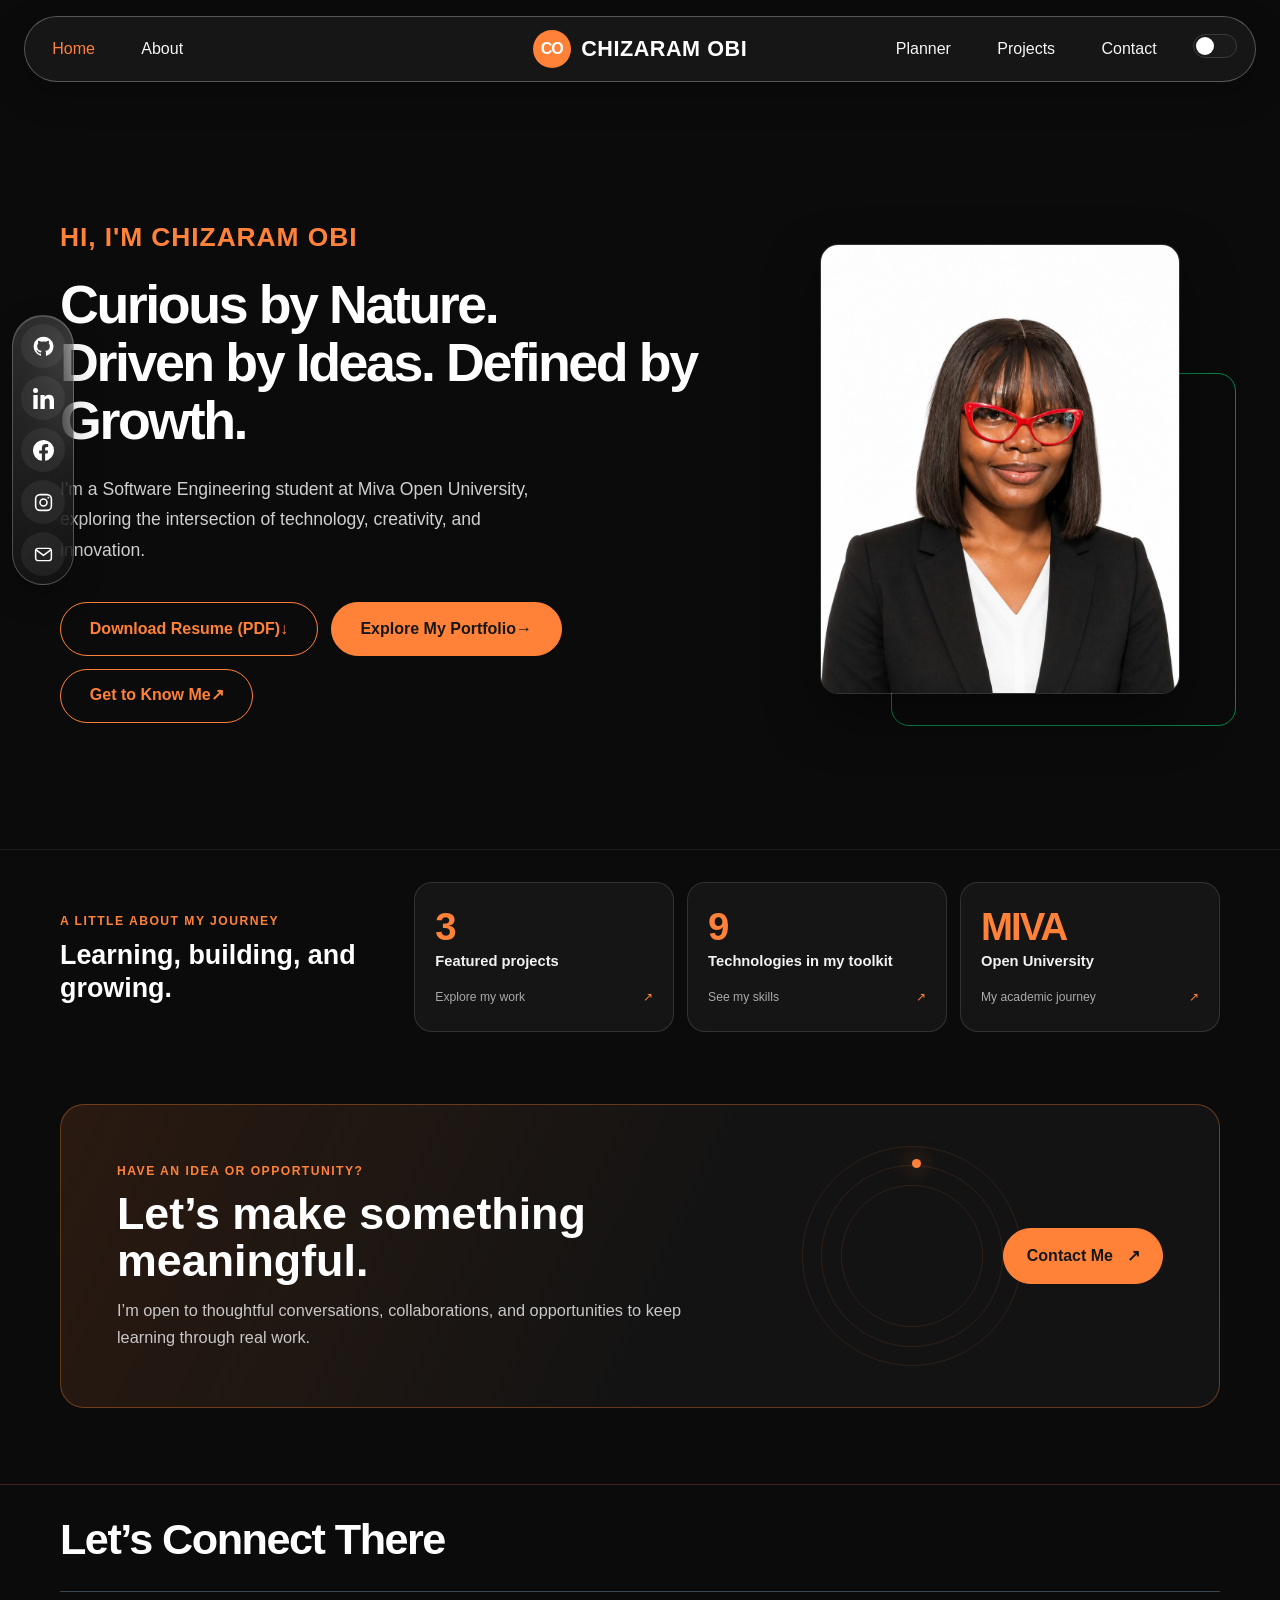
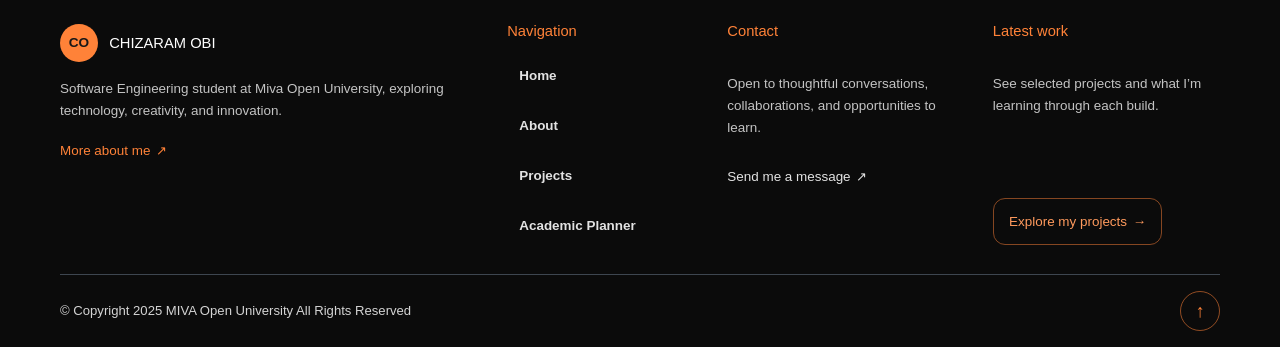
==== commit 49a35bf8: "Add resume downloads and planner task deadlines" ====
--- a/index.html
+++ b/index.html
@@ -39,6 +39,7 @@
           <h1 class="hero-title">Curious by Nature.<br>Driven by Ideas. Defined by Growth.</h1>
           <p class="hero-description">I'm a Software Engineering student at Miva Open University, exploring the intersection of technology, creativity, and innovation.</p>
           <div class="button-row hero-buttons">
+            <a href="assets/chizara-obi-resume.pdf" class="hero-cta hero-cta-secondary" download>Download Resume (PDF) <span aria-hidden="true">&#8595;</span></a>
             <a href="projects.html" class="hero-cta">Explore My Portfolio <span aria-hidden="true">→</span></a>
             <a href="about.html" class="hero-cta hero-cta-secondary">Get to Know Me <span aria-hidden="true">↗</span></a>
           </div>
--- a/style.css
+++ b/style.css
@@ -2126,7 +2126,49 @@
   display: flex;
   gap: 0.65rem;
   margin: 0;
-}
+  flex-wrap: wrap;
+  align-items: flex-end;
+}
+
+.planner-task-field { flex: 1 1 220px; min-width: 0; }
+.planner-deadline-field { flex: 0 1 180px; min-width: 0; }
+.planner-input label {
+  display: block;
+  margin-bottom: 0.4rem;
+  color: inherit;
+  font-size: 0.78rem;
+}
+.planner-input input { width: 100%; min-height: 48px; }
+.planner-input input[type="date"] { color-scheme: dark; }
+.task-content { flex: 1 1 220px; min-width: 0; }
+.task-text { display: block; overflow-wrap: anywhere; }
+.task-deadline-label {
+  display: flex;
+  align-items: center;
+  flex-wrap: wrap;
+  gap: 0.5rem;
+  margin-top: 0.65rem;
+  color: #aaa;
+  font-size: 0.78rem;
+}
+.task-deadline-input {
+  min-width: 0;
+  max-width: 100%;
+  min-height: 38px;
+  padding: 0.4rem 0.65rem;
+  border: 1px solid #777;
+  border-radius: 9px;
+  background: #222;
+  color: #eee;
+  color-scheme: dark;
+  font: inherit;
+}
+.task-deadline-input:focus-visible { outline: 2px solid #ff9a5d; outline-offset: 3px; }
+.planner-main.is-light .task-deadline-label { color: #555; }
+.planner-main.is-light .task-deadline-input { background: #fff; color: #282828; }
+.planner-main.is-light .task-deadline-input,
+.planner-main.is-light .planner-input input[type="date"] { color-scheme: light; }
+.planner-task-list .task-item.completed .task-text { color: #777; text-decoration: line-through; }
 
 .planner-input input {
   min-width: 0;
@@ -2399,6 +2441,8 @@
   .planner-summary { width: 100%; }
   .planner-summary div { flex: 1; }
   .planner-input { align-items: stretch; flex-direction: column; }
+  .planner-task-field,
+  .planner-deadline-field { flex: 0 1 auto; width: 100%; }
   .planner-add-btn { width: 100%; }
   .planner-footer-inner { align-items: flex-start; flex-direction: column; }
   .planner-footer-inner > p { text-align: left; }
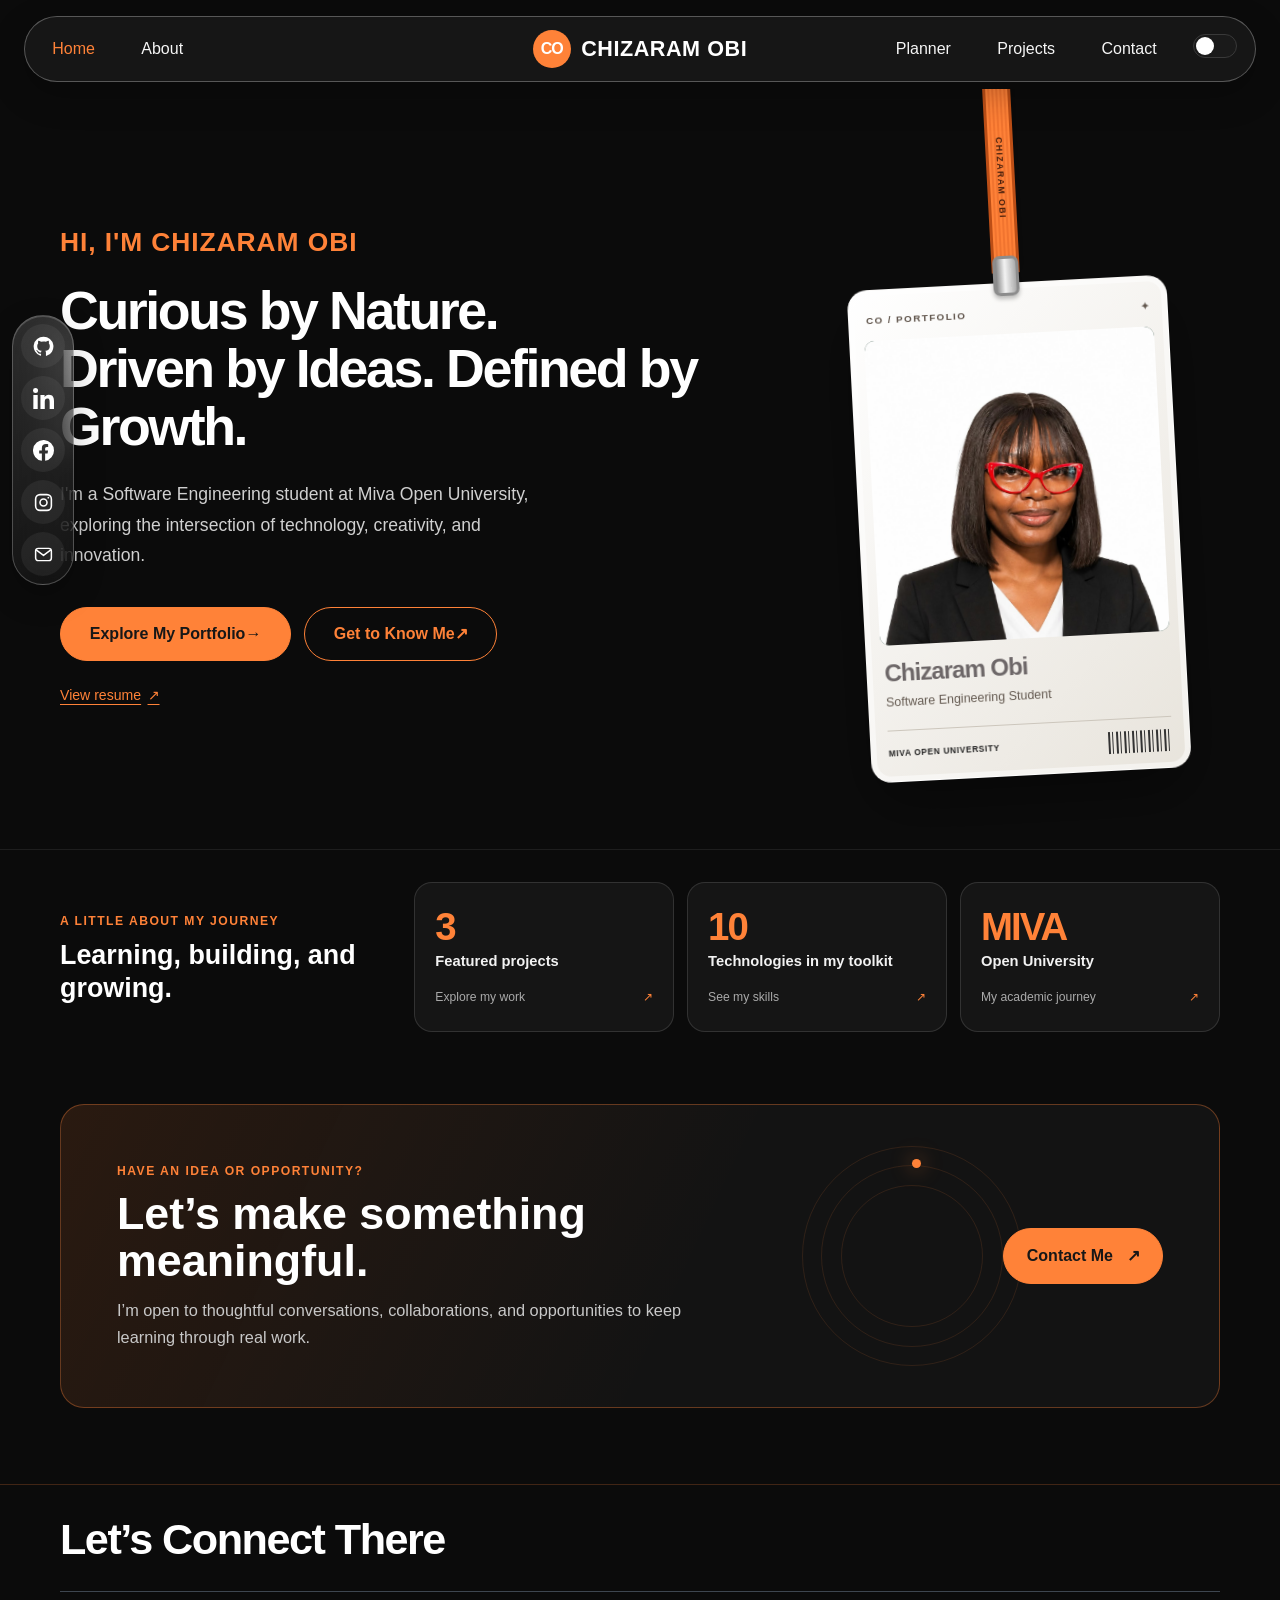
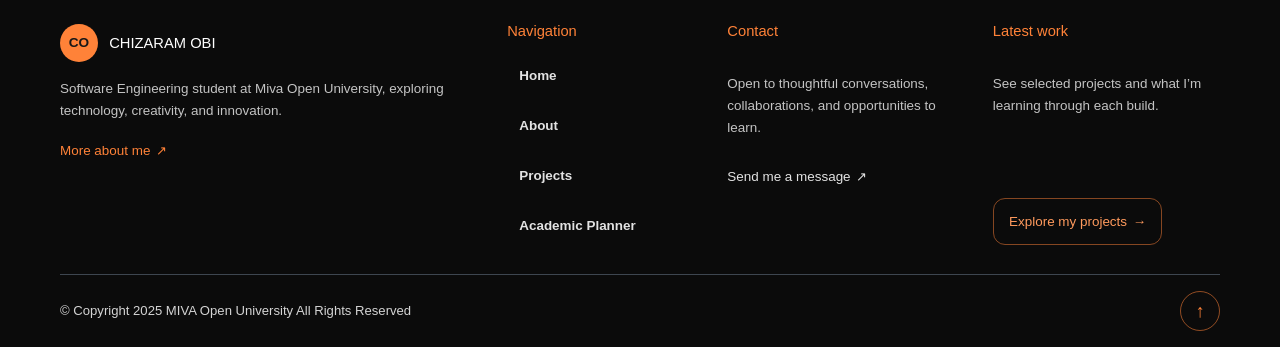
==== commit 514628b5: "Add resume preview modal and animated ID badge" ====
--- a/index.html
+++ b/index.html
@@ -39,15 +39,29 @@
           <h1 class="hero-title">Curious by Nature.<br>Driven by Ideas. Defined by Growth.</h1>
           <p class="hero-description">I'm a Software Engineering student at Miva Open University, exploring the intersection of technology, creativity, and innovation.</p>
           <div class="button-row hero-buttons">
-            <a href="assets/chizara-obi-resume.pdf" class="hero-cta hero-cta-secondary" download>Download Resume (PDF) <span aria-hidden="true">&#8595;</span></a>
             <a href="projects.html" class="hero-cta">Explore My Portfolio <span aria-hidden="true">→</span></a>
             <a href="about.html" class="hero-cta hero-cta-secondary">Get to Know Me <span aria-hidden="true">↗</span></a>
           </div>
+          <a href="assets/chizara-obi-resume.pdf" class="resume-link" data-resume-link>View resume <span aria-hidden="true">&#8599;</span></a>
         </div>
 
-        <div class="hero-image-wrap" aria-label="Portrait of Chizaram Obi">
-          <div class="hero-image-fallback" aria-hidden="true">CO</div>
-          <img src="assets/profile.jpg" alt="Portrait of Chizaram Obi" class="hero-image">
+        <div class="hero-image-wrap">
+          <div class="id-badge-rig">
+            <div class="id-badge-strap" aria-hidden="true"><span>CHIZARAM OBI</span></div>
+            <div class="id-badge">
+              <div class="id-badge-clip" aria-hidden="true"></div>
+              <div class="id-badge-topline"><span>CO / PORTFOLIO</span><span aria-hidden="true">&#10022;</span></div>
+              <div class="id-badge-photo">
+                <div class="hero-image-fallback" aria-hidden="true">CO</div>
+                <img src="assets/profile.jpg" alt="Portrait of Chizaram Obi" class="hero-image">
+              </div>
+              <div class="id-badge-details">
+                <p class="id-badge-name">Chizaram Obi</p>
+                <p class="id-badge-role">Software Engineering Student</p>
+                <div class="id-badge-footer"><span>MIVA OPEN UNIVERSITY</span><span class="id-badge-barcode" aria-hidden="true"></span></div>
+              </div>
+            </div>
+          </div>
         </div>
       </div>
     </section>
--- a/style.css
+++ b/style.css
@@ -17,6 +17,65 @@
   --transition: all 0.22s ease;
 }
 
+.resume-link {
+  display: inline-flex;
+  align-items: center;
+  gap: 0.4rem;
+  min-height: 44px;
+  margin-top: 0.75rem;
+  color: #ff8238;
+  font-size: 0.88rem;
+  text-decoration: underline;
+  text-underline-offset: 4px;
+}
+.resume-link:hover { text-decoration-thickness: 2px; }
+.hero.is-light .resume-link,
+.about-main.is-light .resume-link { color: #98400d; }
+.resume-link:focus-visible,
+.resume-modal a:focus-visible,
+.resume-modal-close:focus-visible { outline: 2px solid #ff8238; outline-offset: 4px; }
+.resume-is-open { overflow: hidden; }
+.resume-modal {
+  position: fixed;
+  inset: 0;
+  width: min(960px, calc(100% - 2rem));
+  max-width: none;
+  height: min(900px, calc(100dvh - 2rem));
+  max-height: calc(100dvh - 2rem);
+  margin: auto;
+  padding: 0;
+  border: 1px solid #555;
+  border-radius: 16px;
+  background: #171717;
+  color: #eee;
+  box-shadow: 0 24px 80px rgba(0, 0, 0, 0.5);
+}
+.resume-modal[open] { display: flex; flex-direction: column; }
+.resume-modal::backdrop { background: rgba(0, 0, 0, 0.75); }
+.resume-modal-header {
+  display: flex;
+  align-items: center;
+  justify-content: space-between;
+  gap: 1rem;
+  padding: 0.75rem 1rem;
+}
+.resume-modal-header h2 { margin: 0; font-size: 1.1rem; }
+.resume-modal-close {
+  width: 44px;
+  height: 44px;
+  border: 1px solid #666;
+  border-radius: 50%;
+  background: transparent;
+  color: inherit;
+  font: inherit;
+  font-size: 1.5rem;
+  cursor: pointer;
+}
+.resume-modal-close:hover { background: #333; }
+.resume-preview { flex: 1; min-height: 0; width: 100%; border: 0; background: #fff; }
+.resume-modal-fallback { margin: 0; padding: 0.75rem 1rem; font-size: 0.8rem; }
+.resume-modal-fallback a { color: #ffad7d; text-underline-offset: 3px; }
+
 * {
   margin: 0;
   padding: 0;
@@ -621,28 +680,83 @@
   display: flex;
   justify-content: center;
   align-items: center;
-  min-height: 360px;
-}
-
-.hero-image-wrap::before {
-  content: "";
+  min-height: 520px;
+}
+
+.id-badge-rig {
+  position: relative;
+  width: min(76vw, 320px);
+  padding-top: 120px;
+  transform-origin: 50% 0;
+  transform: rotate(-3deg);
+  animation: badge-drop 2.2s both;
+}
+
+.id-badge-strap {
   position: absolute;
-  inset: auto 0 -1rem auto;
-  width: 78%;
-  height: 78%;
-  border: 1px solid rgba(0, 255, 136, 0.5);
-  border-radius: 18px;
-  transform: translate(1rem, 1rem);
+  top: -80px;
+  left: calc(50% - 14px);
+  width: 28px;
+  height: 190px;
+  display: flex;
+  align-items: center;
+  justify-content: center;
+  overflow: hidden;
+  border-inline: 3px solid #bc4e16;
+  background: repeating-linear-gradient(90deg, #ff8238 0 2px, #f1742f 2px 4px);
+  box-shadow: 4px 0 10px rgba(0, 0, 0, 0.2);
+}
+.id-badge-strap span {
+  writing-mode: vertical-rl;
+  color: #48200d;
+  font-size: 0.55rem;
+  font-weight: 800;
+  letter-spacing: 0.16em;
+}
+.id-badge {
+  position: relative;
+  padding: 14px;
+  border: 1px solid rgba(255, 255, 255, 0.65);
+  border-radius: 20px;
+  background: linear-gradient(135deg, #fff, #e8e4dc);
+  color: #222;
+  box-shadow: 0 25px 60px rgba(0, 0, 0, 0.4), inset 0 0 0 5px rgba(255, 255, 255, 0.5);
+}
+.id-badge-clip {
+  position: absolute;
+  top: -28px;
+  left: calc(50% - 13px);
+  width: 26px;
+  height: 40px;
+  z-index: 3;
+  border: 3px solid #8c8c8c;
+  border-radius: 7px;
+  background: linear-gradient(90deg, #858585, #f3f3f3 45%, #aaa);
+  box-shadow: 0 3px 4px rgba(0, 0, 0, 0.25);
+}
+.id-badge-topline {
+  display: flex;
+  justify-content: space-between;
+  padding: 8px 3px 12px;
+  color: #62574e;
+  font-size: 0.62rem;
+  font-weight: 700;
+  letter-spacing: 0.14em;
+}
+.id-badge-photo {
+  position: relative;
+  overflow: hidden;
+  aspect-ratio: 1 / 1.05;
+  border-radius: 10px;
+  background: #173a2b;
 }
 
 .hero-image,
 .hero-image-fallback {
-  position: relative;
-  width: min(76vw, 360px);
-  aspect-ratio: 4 / 5;
-  border: 1px solid rgba(255, 255, 255, 0.16);
-  border-radius: 18px;
-  box-shadow: 0 22px 55px rgba(0, 0, 0, 0.4);
+  position: absolute;
+  inset: 0;
+  width: 100%;
+  height: 100%;
 }
 
 .hero-image {
@@ -652,7 +766,6 @@
 }
 
 .hero-image-fallback {
-  position: absolute;
   z-index: 1;
   display: grid;
   place-items: center;
@@ -660,6 +773,24 @@
   color: var(--white);
   font-size: 3rem;
   font-weight: 800;
+}
+
+.id-badge-details { padding: 14px 3px 2px; }
+.id-badge-name { margin: 0; font-size: 1.5rem; font-weight: 800; letter-spacing: -0.04em; line-height: 1.2; }
+.id-badge-role { margin-top: 4px; color: #655b52; font-size: 0.78rem; }
+.id-badge-footer { display: flex; align-items: center; justify-content: space-between; gap: 10px; margin-top: 18px; padding-top: 12px; border-top: 1px solid #ccc6bc; font-size: 0.52rem; font-weight: 700; letter-spacing: 0.08em; }
+.id-badge-barcode { flex: 0 0 64px; height: 22px; background: repeating-linear-gradient(90deg, #333 0 2px, transparent 2px 4px, #333 4px 5px, transparent 5px 8px); }
+
+@keyframes badge-drop {
+  0% { transform: translateY(-800px) rotate(-12deg); }
+  42% { transform: translateY(16px) rotate(8deg); }
+  60% { transform: translateY(-8px) rotate(-7deg); }
+  78% { transform: translateY(3px) rotate(2deg); }
+  100% { transform: translateY(0) rotate(-3deg); }
+}
+
+@media (prefers-reduced-motion: reduce) {
+  .id-badge-rig { animation: none; }
 }
 
 .hero-image.is-hidden,
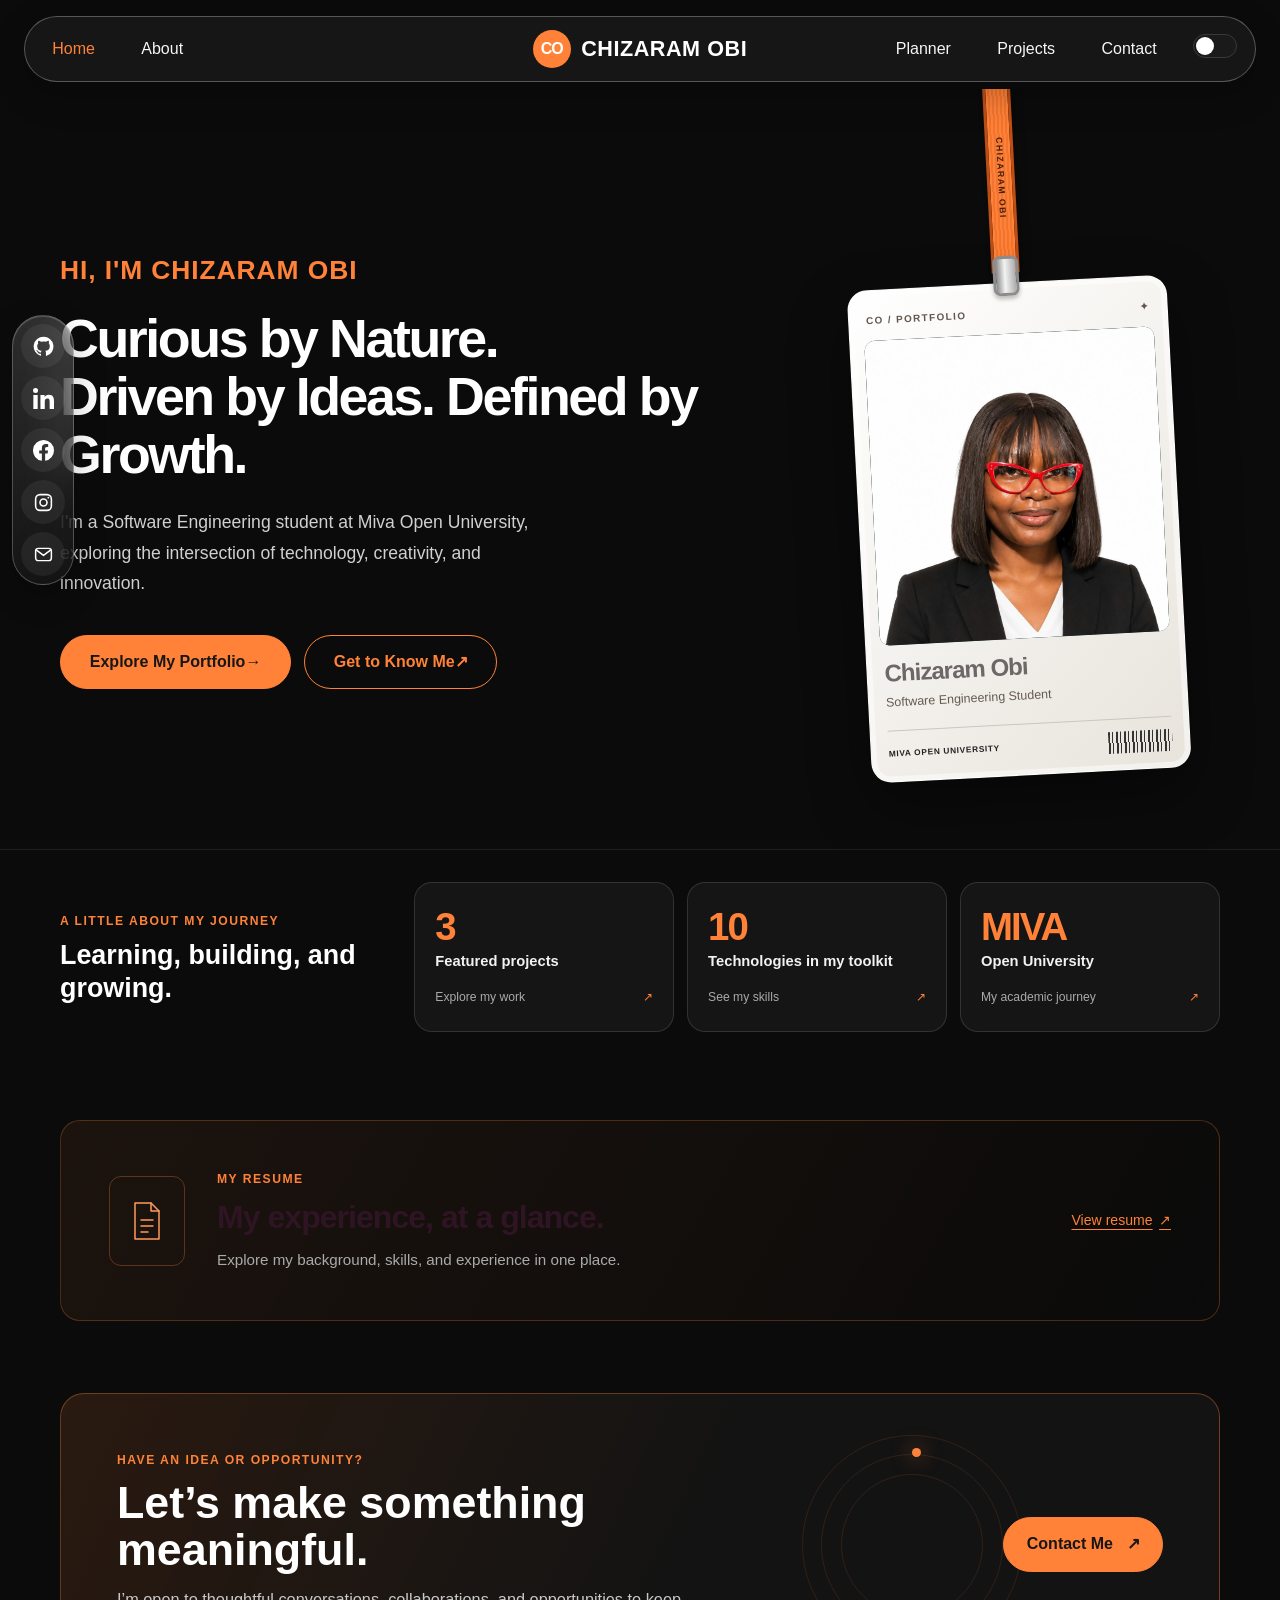
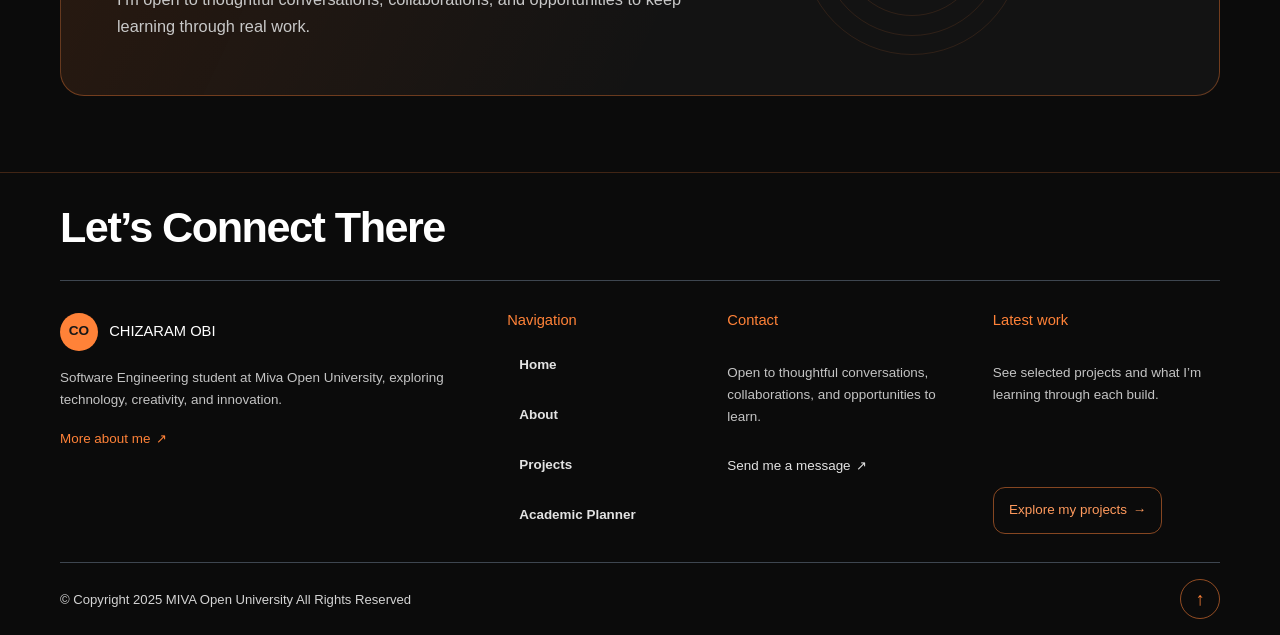
==== commit 4817b937: "Add homepage resume section before contact" ====
--- a/index.html
+++ b/index.html
@@ -42,7 +42,6 @@
             <a href="projects.html" class="hero-cta">Explore My Portfolio <span aria-hidden="true">→</span></a>
             <a href="about.html" class="hero-cta hero-cta-secondary">Get to Know Me <span aria-hidden="true">↗</span></a>
           </div>
-          <a href="assets/chizara-obi-resume.pdf" class="resume-link" data-resume-link>View resume <span aria-hidden="true">&#8599;</span></a>
         </div>
 
         <div class="hero-image-wrap">
@@ -88,6 +87,22 @@
             <span class="stat-label">Open University</span>
             <span class="stat-hint">My academic journey <span aria-hidden="true">↗</span></span>
           </a>
+        </div>
+      </div>
+    </section>
+
+    <section class="home-resume-section" id="resume" aria-labelledby="home-resume-title">
+      <div class="container">
+        <div class="home-resume-card">
+          <div class="home-resume-icon" aria-hidden="true">
+            <svg viewBox="0 0 48 48" fill="none" stroke="currentColor" stroke-width="1.5" stroke-linecap="round" stroke-linejoin="round"><path d="M28 6H12v36h24V14L28 6Z"/><path d="M28 6v8h8M18 23h12M18 29h12M18 35h7"/></svg>
+          </div>
+          <div class="home-resume-copy">
+            <p class="stats-eyebrow">My resume</p>
+            <h2 id="home-resume-title">My experience, at a glance.</h2>
+            <p>Explore my background, skills, and experience in one place.</p>
+          </div>
+          <a href="assets/chizara-obi-resume.pdf" class="resume-link" data-resume-link>View resume <span aria-hidden="true">&#8599;</span></a>
         </div>
       </div>
     </section>
--- a/style.css
+++ b/style.css
@@ -798,6 +798,52 @@
   display: none;
 }
 
+.home-resume-section {
+  padding: 1rem 0 4.5rem;
+  background: #0b0b0b;
+  color: #fff;
+}
+.home-resume-card {
+  display: flex;
+  align-items: center;
+  gap: 2rem;
+  padding: clamp(1.5rem, 4vw, 3rem);
+  border: 1px solid rgba(255, 130, 56, 0.25);
+  border-radius: 20px;
+  background: linear-gradient(120deg, rgba(255, 130, 56, 0.07), transparent);
+}
+.home-resume-icon {
+  display: grid;
+  flex: 0 0 76px;
+  height: 90px;
+  place-items: center;
+  border: 1px solid rgba(255, 130, 56, 0.3);
+  border-radius: 12px;
+  color: #ff9a5d;
+}
+.home-resume-icon svg { width: 48px; height: 48px; }
+.home-resume-copy { flex: 1; min-width: 0; }
+.home-resume-copy h2 {
+  margin: 0 0 0.65rem;
+  font-size: clamp(1.5rem, 3vw, 2rem);
+  line-height: 1.2;
+  letter-spacing: -0.03em;
+}
+.home-resume-copy > p:last-child { color: #aaa; font-size: 0.95rem; }
+.home-resume-card .resume-link { flex-shrink: 0; margin: 0; }
+body.is-light .home-resume-section { background: #f7f7f2; color: #202020; }
+body.is-light .home-resume-copy > p:last-child { color: #555; }
+body.is-light .home-resume-section .resume-link,
+body.is-light .home-resume-icon,
+body.is-light .home-resume-section .stats-eyebrow { color: #98400d; }
+@media (max-width: 600px) {
+  .home-resume-card { flex-wrap: wrap; gap: 1.25rem; }
+  .home-resume-icon { flex-basis: 52px; height: 64px; }
+  .home-resume-icon svg { width: 36px; height: 36px; }
+  .home-resume-copy { flex-basis: calc(100% - 80px); }
+  .home-resume-card .resume-link { flex-basis: 100%; }
+}
+
 .stats-section {
   padding: 2rem 0 4.5rem;
   border-top: 1px solid rgba(255, 255, 255, 0.08);
@@ -1764,6 +1810,26 @@
 
   .hero-image-wrap {
     min-height: 0;
+  }
+
+  .id-badge-rig {
+    width: min(76vw, 360px);
+    padding-top: 0;
+    transform: none;
+    animation: none;
+  }
+
+  .id-badge { display: contents; }
+  .id-badge-strap,
+  .id-badge-clip,
+  .id-badge-topline,
+  .id-badge-details { display: none; }
+
+  .id-badge-photo {
+    aspect-ratio: 4 / 5;
+    border: 1px solid rgba(255, 255, 255, 0.16);
+    border-radius: 18px;
+    box-shadow: 0 22px 55px rgba(0, 0, 0, 0.4);
   }
 
   .code-window {
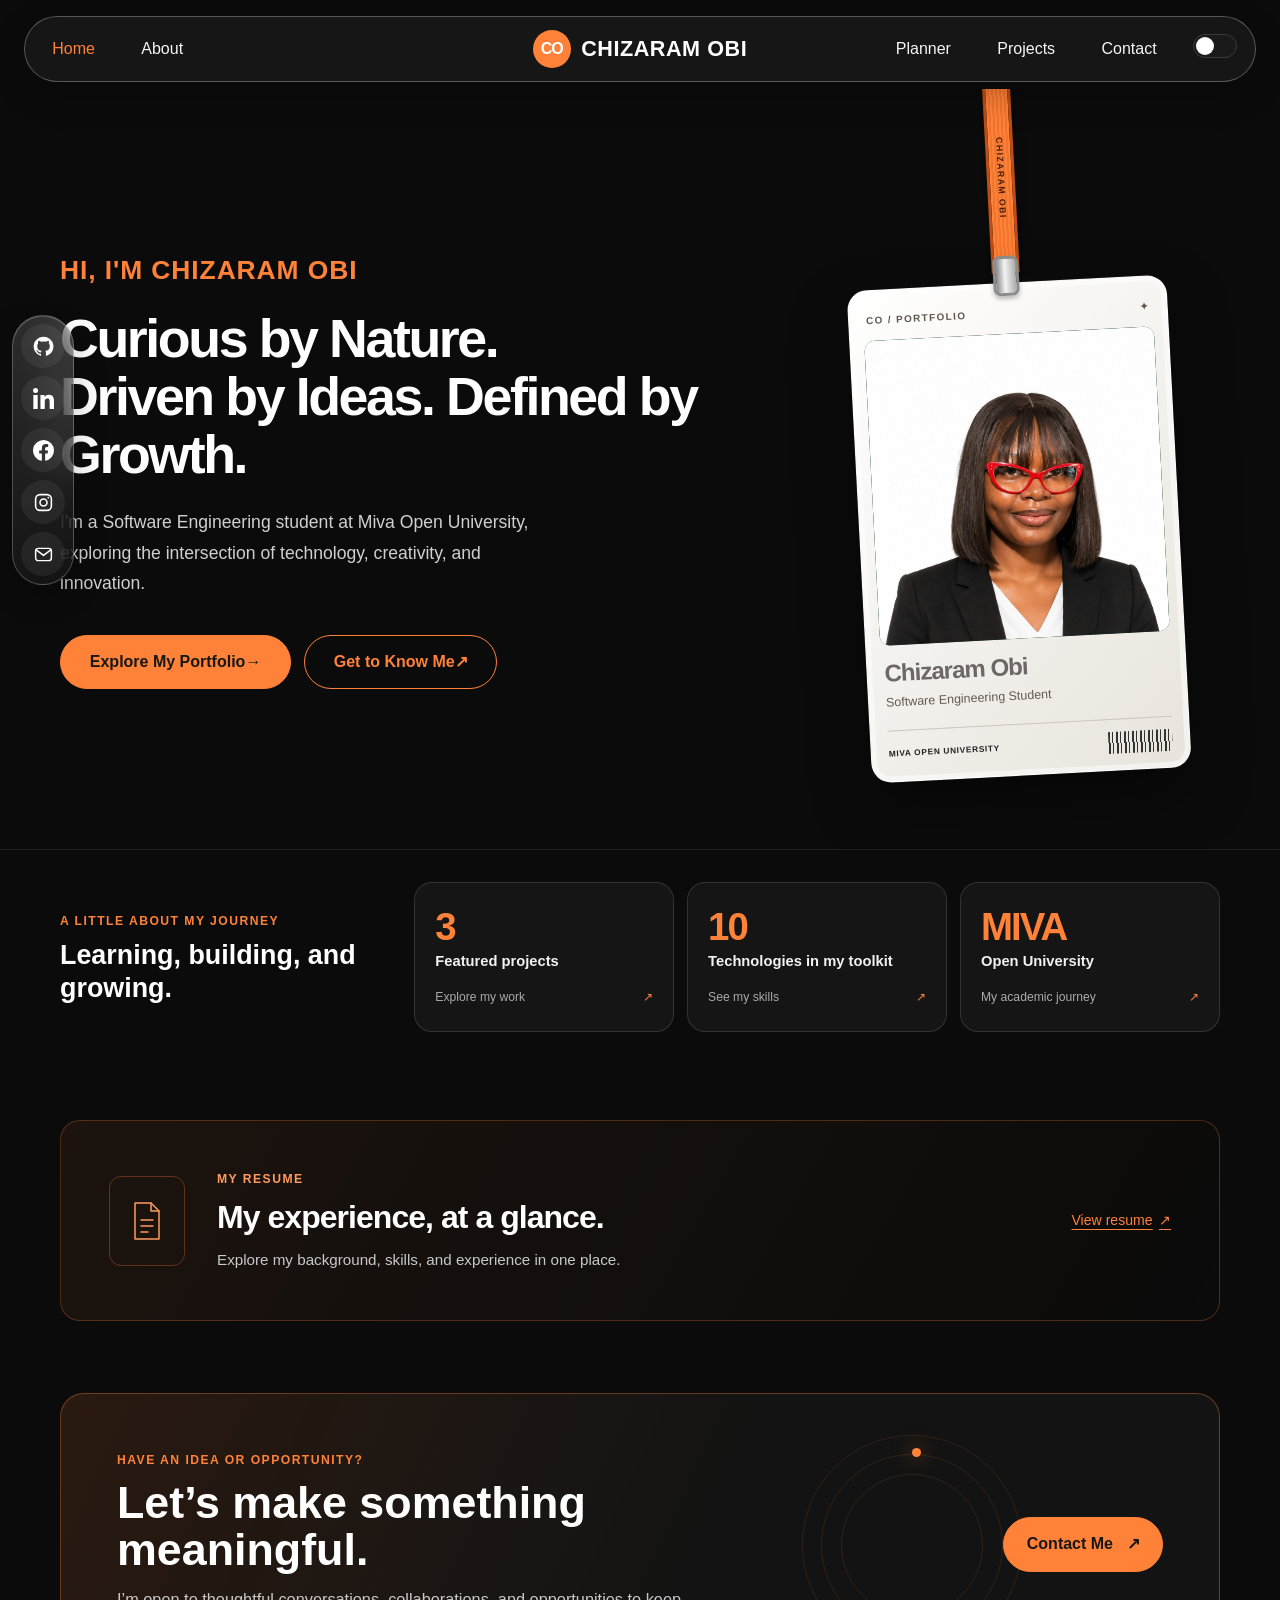
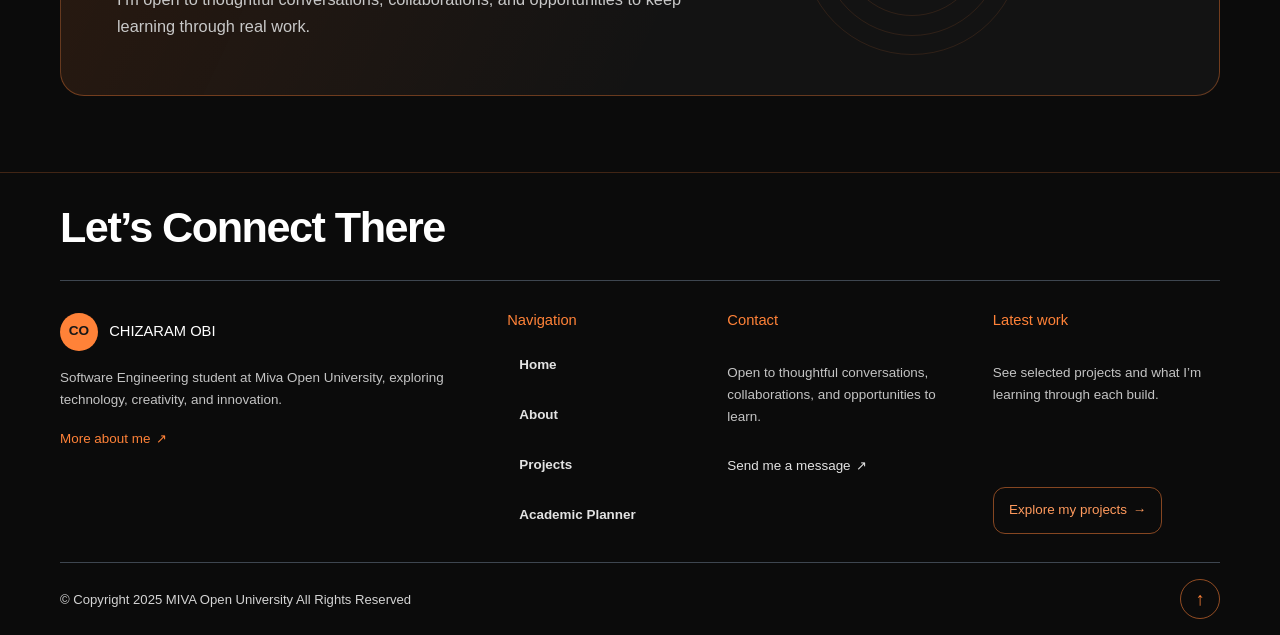
==== commit 0938c7dd: "Fix resume heading contrast and refresh stylesheet cache" ====
--- a/index.html
+++ b/index.html
@@ -5,7 +5,7 @@
   <meta name="viewport" content="width=device-width, initial-scale=1.0">
   <meta name="description" content="Chizaram Obi is a full-stack developer focused on React, Node.js, MongoDB, and modern web experiences.">
   <title>Chizaram Obi | Full-Stack Developer</title>
-  <link rel="stylesheet" href="style.css">
+  <link rel="stylesheet" href="style.css?v=resume-contrast-2">
 </head>
 <body>
   <header class="hero-header" id="top">
--- a/style.css
+++ b/style.css
@@ -825,13 +825,16 @@
 .home-resume-copy { flex: 1; min-width: 0; }
 .home-resume-copy h2 {
   margin: 0 0 0.65rem;
+  color: #fff;
   font-size: clamp(1.5rem, 3vw, 2rem);
   line-height: 1.2;
   letter-spacing: -0.03em;
 }
-.home-resume-copy > p:last-child { color: #aaa; font-size: 0.95rem; }
+.home-resume-copy .stats-eyebrow { color: #ff9a5d; }
+.home-resume-copy > p:last-child { color: #c8c8c8; font-size: 0.95rem; }
 .home-resume-card .resume-link { flex-shrink: 0; margin: 0; }
 body.is-light .home-resume-section { background: #f7f7f2; color: #202020; }
+body.is-light .home-resume-copy h2 { color: #202020; }
 body.is-light .home-resume-copy > p:last-child { color: #555; }
 body.is-light .home-resume-section .resume-link,
 body.is-light .home-resume-icon,
